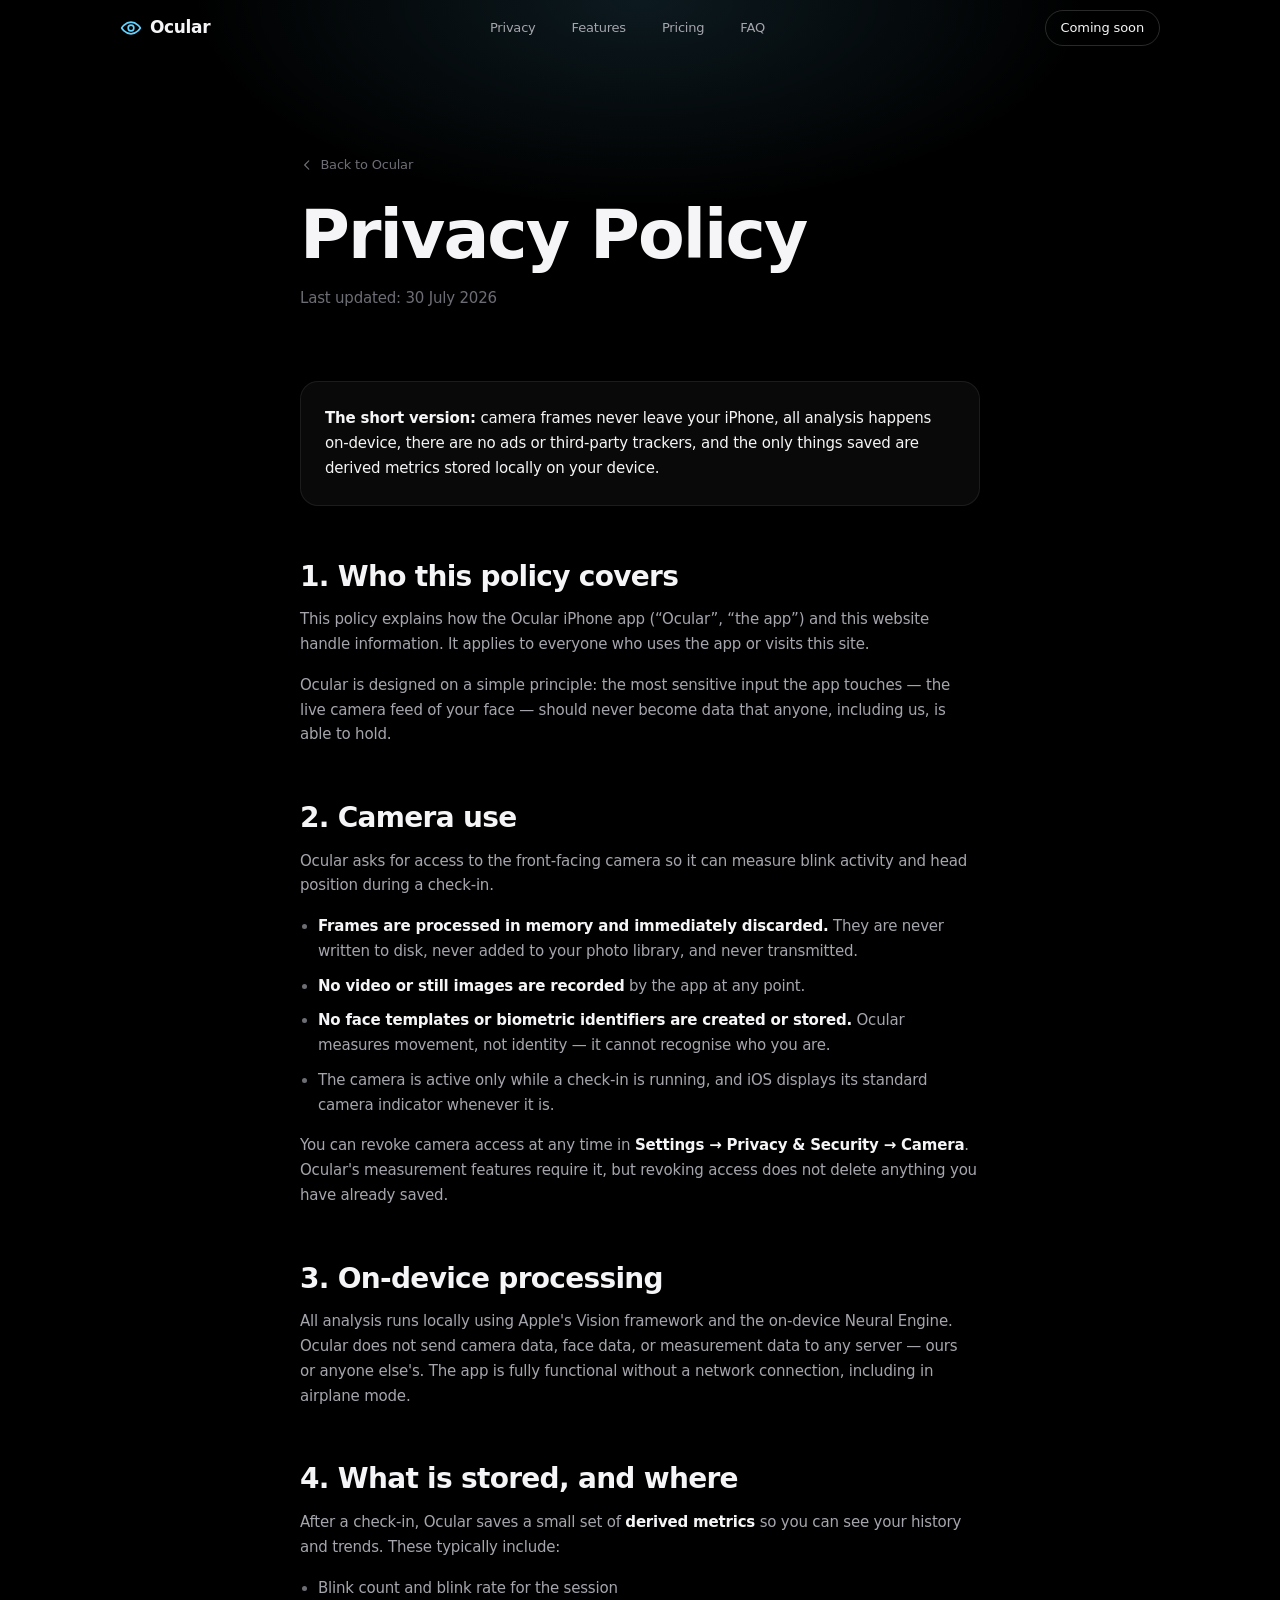
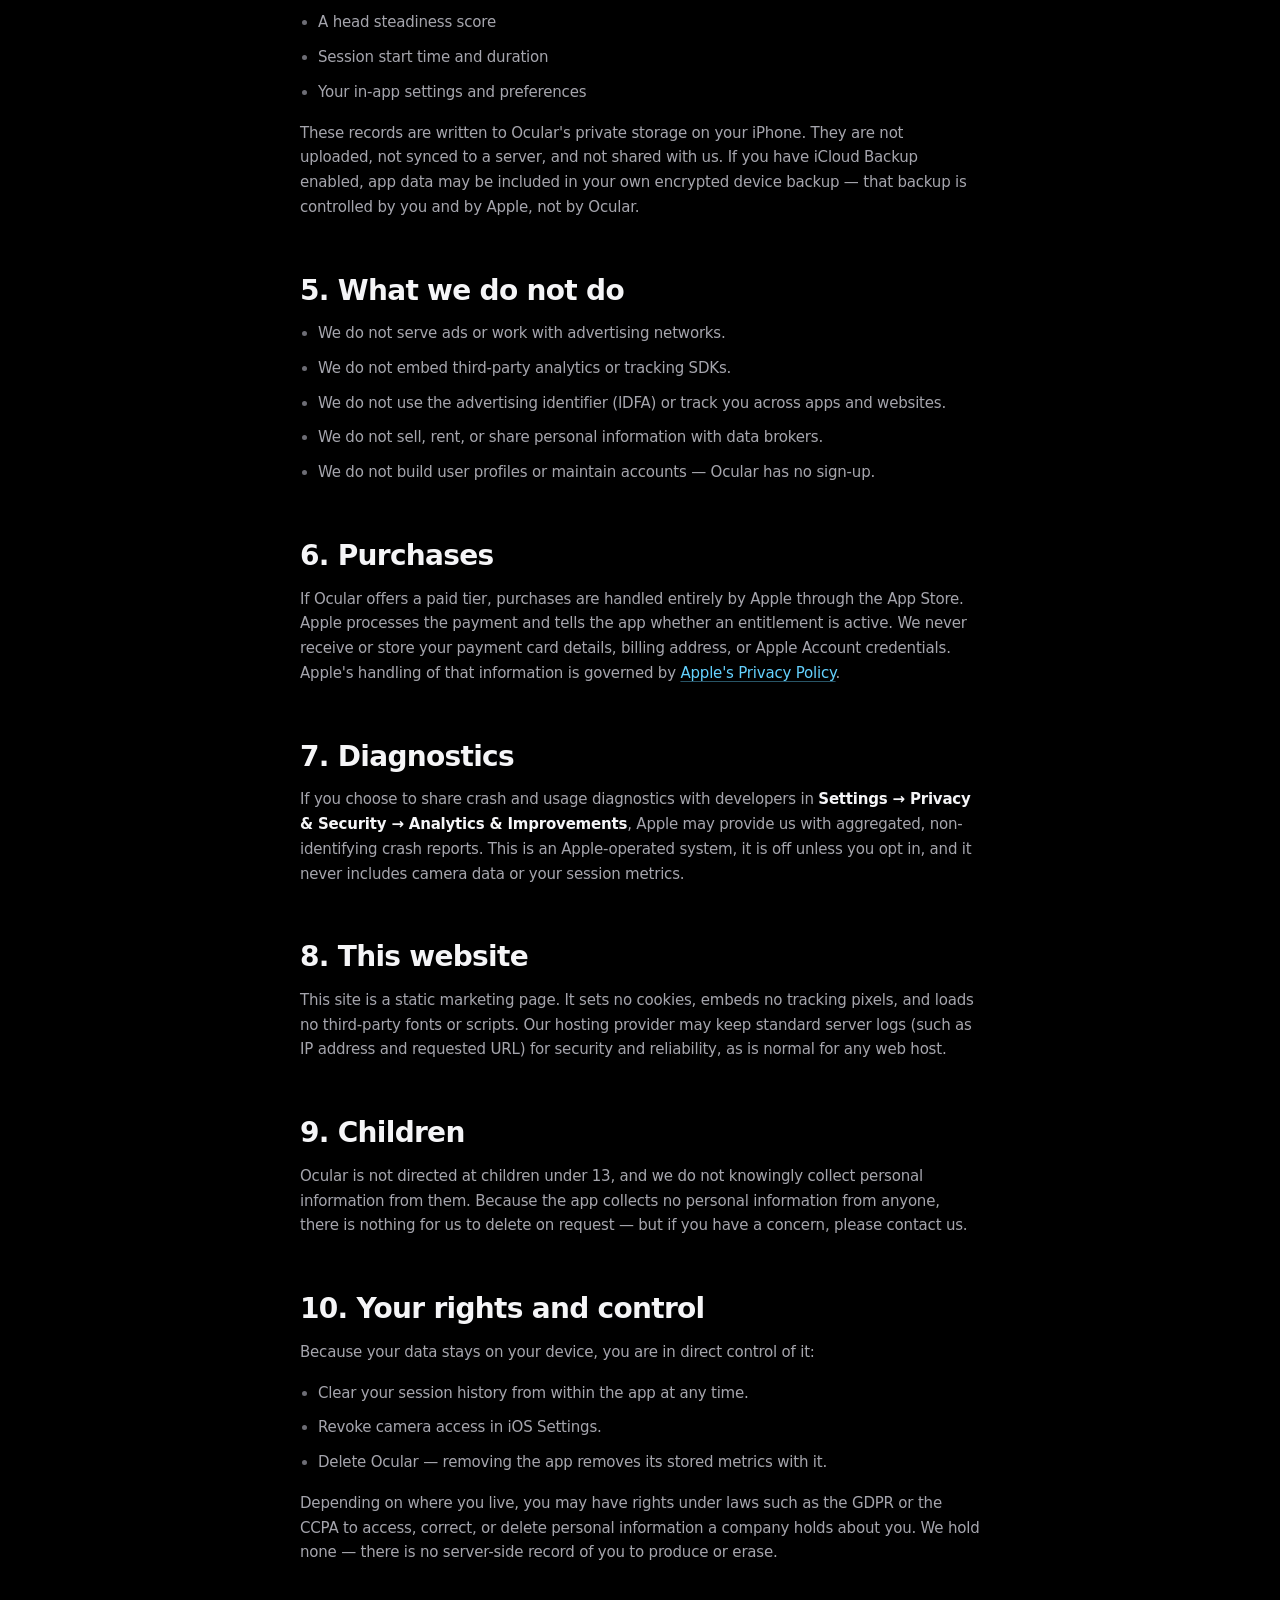
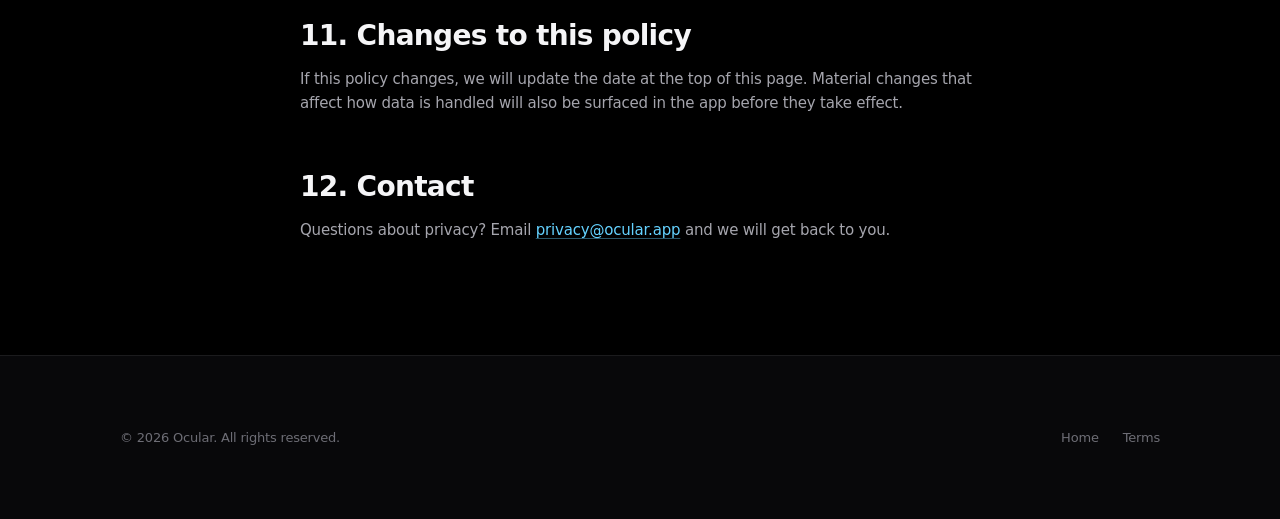
==== privacy.html @ cd2968af "Complete landing page" ====
<!DOCTYPE html>
<html lang="en">
<head>
<meta charset="utf-8">
<meta name="viewport" content="width=device-width, initial-scale=1, viewport-fit=cover">
<title>Privacy Policy — Ocular</title>
<meta name="description" content="How Ocular handles your data: camera frames never leave your iPhone, all processing is on-device, and only derived metrics are stored locally.">
<meta name="theme-color" content="#000000">
<meta name="color-scheme" content="dark">
<meta name="robots" content="index, follow">
<link rel="canonical" href="https://ocular.app/privacy.html">
<link rel="icon" href="data:image/svg+xml,%3Csvg xmlns='http://www.w3.org/2000/svg' viewBox='0 0 24 24' fill='none' stroke='%2364d2ff' stroke-width='2' stroke-linecap='round' stroke-linejoin='round'%3E%3Cpath d='M1.8 12S5.4 5.6 12 5.6 22.2 12 22.2 12 18.6 18.4 12 18.4 1.8 12 1.8 12Z'/%3E%3Ccircle cx='12' cy='12' r='3.1'/%3E%3C/svg%3E">
<link rel="apple-touch-icon" href="favicon.png">

<meta property="og:type" content="article">
<meta property="og:site_name" content="Ocular">
<meta property="og:url" content="https://ocular.app/privacy.html">
<meta property="og:title" content="Privacy Policy — Ocular">
<meta property="og:description" content="Camera frames never leave your iPhone. All processing is on-device. Only derived metrics are stored locally.">
<meta name="twitter:card" content="summary">

<link rel="stylesheet" href="styles.css">
<script>document.documentElement.className = "js";</script>
</head>

<body>
<a class="skip-link" href="#main">Skip to content</a>

<header class="nav" id="nav">
  <div class="container">
    <div class="nav__inner">
      <a class="brand" href="index.html" aria-label="Ocular — home">
        <svg class="brand__mark" viewBox="0 0 24 24" fill="none" stroke="currentColor" stroke-width="1.8" stroke-linecap="round" stroke-linejoin="round" aria-hidden="true">
          <path d="M1.8 12S5.4 5.6 12 5.6 22.2 12 22.2 12 18.6 18.4 12 18.4 1.8 12 1.8 12Z"/>
          <circle cx="12" cy="12" r="3.1"/>
        </svg>
        Ocular
      </a>

      <nav class="nav__links" aria-label="Primary">
        <a class="nav__link" href="index.html#privacy">Privacy</a>
        <a class="nav__link" href="index.html#features">Features</a>
        <a class="nav__link" href="index.html#pricing">Pricing</a>
        <a class="nav__link" href="index.html#faq">FAQ</a>
      </nav>

      <a class="btn btn--small btn--ghost nav__cta" href="index.html#download">Coming soon</a>

      <button class="nav__toggle" id="navToggle" type="button" aria-expanded="false" aria-controls="navSheet" aria-label="Menu">
        <span></span>
        <span></span>
      </button>
    </div>
  </div>

  <div class="nav__sheet" id="navSheet">
    <div class="nav__sheet-inner">
      <div class="container">
        <ul>
          <li><a href="index.html#privacy">Privacy</a></li>
          <li><a href="index.html#features">Features</a></li>
          <li><a href="index.html#pricing">Pricing</a></li>
          <li><a href="index.html#faq">FAQ</a></li>
        </ul>
      </div>
    </div>
  </div>
</header>

<main id="main">
  <section class="legal-hero">
    <div class="container container--narrow">
      <a class="back-link" href="index.html">
        <svg viewBox="0 0 24 24" fill="none" stroke="currentColor" stroke-width="2" stroke-linecap="round" stroke-linejoin="round" aria-hidden="true"><path d="M15 5 8 12l7 7"/></svg>
        Back to Ocular
      </a>
      <h1>Privacy Policy</h1>
      <p>Last updated: 30 July 2026</p>
    </div>
  </section>

  <div class="prose">
    <div class="container container--narrow">

      <div class="callout">
        <p><strong>The short version:</strong> camera frames never leave your iPhone, all analysis happens on-device, there are no ads or third-party trackers, and the only things saved are derived metrics stored locally on your device.</p>
      </div>

      <section>
        <h2>1. Who this policy covers</h2>
        <p>This policy explains how the Ocular iPhone app (“Ocular”, “the app”) and this website handle information. It applies to everyone who uses the app or visits this site.</p>
        <p>Ocular is designed on a simple principle: the most sensitive input the app touches — the live camera feed of your face — should never become data that anyone, including us, is able to hold.</p>
      </section>

      <section>
        <h2>2. Camera use</h2>
        <p>Ocular asks for access to the front-facing camera so it can measure blink activity and head position during a check-in.</p>
        <ul>
          <li><strong>Frames are processed in memory and immediately discarded.</strong> They are never written to disk, never added to your photo library, and never transmitted.</li>
          <li><strong>No video or still images are recorded</strong> by the app at any point.</li>
          <li><strong>No face templates or biometric identifiers are created or stored.</strong> Ocular measures movement, not identity — it cannot recognise who you are.</li>
          <li>The camera is active only while a check-in is running, and iOS displays its standard camera indicator whenever it is.</li>
        </ul>
        <p>You can revoke camera access at any time in <strong>Settings → Privacy &amp; Security → Camera</strong>. Ocular's measurement features require it, but revoking access does not delete anything you have already saved.</p>
      </section>

      <section>
        <h2>3. On-device processing</h2>
        <p>All analysis runs locally using Apple's Vision framework and the on-device Neural Engine. Ocular does not send camera data, face data, or measurement data to any server — ours or anyone else's. The app is fully functional without a network connection, including in airplane mode.</p>
      </section>

      <section>
        <h2>4. What is stored, and where</h2>
        <p>After a check-in, Ocular saves a small set of <strong>derived metrics</strong> so you can see your history and trends. These typically include:</p>
        <ul>
          <li>Blink count and blink rate for the session</li>
          <li>A head steadiness score</li>
          <li>Session start time and duration</li>
          <li>Your in-app settings and preferences</li>
        </ul>
        <p>These records are written to Ocular's private storage on your iPhone. They are not uploaded, not synced to a server, and not shared with us. If you have iCloud Backup enabled, app data may be included in your own encrypted device backup — that backup is controlled by you and by Apple, not by Ocular.</p>
      </section>

      <section>
        <h2>5. What we do not do</h2>
        <ul>
          <li>We do not serve ads or work with advertising networks.</li>
          <li>We do not embed third-party analytics or tracking SDKs.</li>
          <li>We do not use the advertising identifier (IDFA) or track you across apps and websites.</li>
          <li>We do not sell, rent, or share personal information with data brokers.</li>
          <li>We do not build user profiles or maintain accounts — Ocular has no sign-up.</li>
        </ul>
      </section>

      <section>
        <h2>6. Purchases</h2>
        <p>If Ocular offers a paid tier, purchases are handled entirely by Apple through the App Store. Apple processes the payment and tells the app whether an entitlement is active. We never receive or store your payment card details, billing address, or Apple Account credentials. Apple's handling of that information is governed by <a href="https://www.apple.com/legal/privacy/" rel="noopener noreferrer" target="_blank">Apple's Privacy Policy</a>.</p>
      </section>

      <section>
        <h2>7. Diagnostics</h2>
        <p>If you choose to share crash and usage diagnostics with developers in <strong>Settings → Privacy &amp; Security → Analytics &amp; Improvements</strong>, Apple may provide us with aggregated, non-identifying crash reports. This is an Apple-operated system, it is off unless you opt in, and it never includes camera data or your session metrics.</p>
      </section>

      <section>
        <h2>8. This website</h2>
        <p>This site is a static marketing page. It sets no cookies, embeds no tracking pixels, and loads no third-party fonts or scripts. Our hosting provider may keep standard server logs (such as IP address and requested URL) for security and reliability, as is normal for any web host.</p>
      </section>

      <section>
        <h2>9. Children</h2>
        <p>Ocular is not directed at children under 13, and we do not knowingly collect personal information from them. Because the app collects no personal information from anyone, there is nothing for us to delete on request — but if you have a concern, please contact us.</p>
      </section>

      <section>
        <h2>10. Your rights and control</h2>
        <p>Because your data stays on your device, you are in direct control of it:</p>
        <ul>
          <li>Clear your session history from within the app at any time.</li>
          <li>Revoke camera access in iOS Settings.</li>
          <li>Delete Ocular — removing the app removes its stored metrics with it.</li>
        </ul>
        <p>Depending on where you live, you may have rights under laws such as the GDPR or the CCPA to access, correct, or delete personal information a company holds about you. We hold none — there is no server-side record of you to produce or erase.</p>
      </section>

      <section>
        <h2>11. Changes to this policy</h2>
        <p>If this policy changes, we will update the date at the top of this page. Material changes that affect how data is handled will also be surfaced in the app before they take effect.</p>
      </section>

      <section>
        <h2>12. Contact</h2>
        <p>Questions about privacy? Email <a href="mailto:privacy@ocular.app">privacy@ocular.app</a> and we will get back to you.</p>
      </section>

    </div>
  </div>
</main>

<footer class="footer">
  <div class="container">
    <div class="footer__bottom" style="border-top:0; padding-top:0">
      <p>&copy; <span id="year">2026</span> Ocular. All rights reserved.</p>
      <p class="footer__legal">
        <a href="index.html">Home</a>
        <a href="terms.html">Terms</a>
      </p>
    </div>
  </div>
</footer>

<script>
(function () {
  "use strict";

  var year = document.getElementById("year");
  if (year) year.textContent = new Date().getFullYear();

  var nav = document.getElementById("nav");
  var toggle = document.getElementById("navToggle");
  var sheet = document.getElementById("navSheet");
  var ticking = false;

  function onScroll() {
    if (ticking) return;
    ticking = true;
    requestAnimationFrame(function () {
      nav.classList.toggle("is-scrolled", window.scrollY > 8);
      ticking = false;
    });
  }

  window.addEventListener("scroll", onScroll, { passive: true });
  onScroll();

  function closeMenu() {
    nav.classList.remove("is-open");
    toggle.setAttribute("aria-expanded", "false");
  }

  toggle.addEventListener("click", function () {
    var open = nav.classList.toggle("is-open");
    toggle.setAttribute("aria-expanded", String(open));
  });

  sheet.addEventListener("click", function (e) {
    if (e.target.closest("a")) closeMenu();
  });

  document.addEventListener("keydown", function (e) {
    if (e.key === "Escape" && nav.classList.contains("is-open")) {
      closeMenu();
      toggle.focus();
    }
  });
})();
</script>
</body>
</html>
---- styles.css ----
/* ==========================================================================
   Ocular — Design System
   Dark-mode only. No frameworks. No build step.
   ========================================================================== */

/* --------------------------------------------------------------------------
   1. Tokens
   -------------------------------------------------------------------------- */

:root {
  /* Palette */
  --bg: #000000;
  --bg-elev: #08080a;
  --bg-elev-2: #0e0e11;

  --surface: rgba(255, 255, 255, 0.035);
  --surface-hover: rgba(255, 255, 255, 0.06);
  --hairline: rgba(255, 255, 255, 0.08);
  --hairline-strong: rgba(255, 255, 255, 0.16);

  --text: #f5f5f7;
  --text-secondary: #a5a5ad;
  --text-tertiary: #6d6d75;

  --accent: #64d2ff;
  --accent-deep: #0a84ff;
  --violet: #8f7cff;
  --mint: #34d399;

  --gradient-brand: linear-gradient(135deg, var(--accent) 0%, var(--violet) 100%);

  /* Type */
  --font-sans: -apple-system, BlinkMacSystemFont, "SF Pro Display", "SF Pro Text",
    "Helvetica Neue", "Segoe UI", Roboto, Inter, system-ui, sans-serif;

  --fs-display: clamp(3.5rem, 15vw, 8.5rem);
  --fs-h1: clamp(2.25rem, 7vw, 4.25rem);
  --fs-h2: clamp(1.875rem, 5.2vw, 3.25rem);
  --fs-h3: clamp(1.25rem, 2.6vw, 1.625rem);
  --fs-lead: clamp(1.0625rem, 2.4vw, 1.5rem);
  --fs-body: clamp(1rem, 1.6vw, 1.125rem);
  --fs-small: 0.9375rem;
  --fs-micro: 0.8125rem;

  /* Space */
  --space-2: 0.5rem;
  --space-3: 0.75rem;
  --space-4: 1rem;
  --space-6: 1.5rem;
  --space-8: 2rem;
  --space-12: 3rem;
  --section-y: clamp(5rem, 11vw, 9rem);

  /* Shape */
  --radius-sm: 12px;
  --radius-md: 18px;
  --radius-lg: 26px;
  --radius-pill: 999px;

  /* Motion */
  --ease-out: cubic-bezier(0.16, 1, 0.3, 1);
  --ease-in-out: cubic-bezier(0.65, 0, 0.35, 1);
  --dur-fast: 200ms;
  --dur: 380ms;
  --dur-slow: 900ms;

  /* Layout */
  --container: 1120px;
  --container-narrow: 760px;
  --nav-h: 56px;

  color-scheme: dark;
}

/* --------------------------------------------------------------------------
   2. Reset & base
   -------------------------------------------------------------------------- */

*,
*::before,
*::after {
  box-sizing: border-box;
}

* {
  margin: 0;
}

html {
  -webkit-text-size-adjust: 100%;
  scroll-behavior: smooth;
  scroll-padding-top: calc(var(--nav-h) + 1.5rem);
}

body {
  background-color: var(--bg);
  color: var(--text);
  font-family: var(--font-sans);
  font-size: var(--fs-body);
  line-height: 1.5;
  letter-spacing: -0.011em;
  -webkit-font-smoothing: antialiased;
  -moz-osx-font-smoothing: grayscale;
  overflow-x: hidden;
  min-height: 100vh;
}

img,
svg,
video {
  display: block;
  max-width: 100%;
}

a {
  color: inherit;
  text-decoration: none;
}

button {
  font: inherit;
  color: inherit;
}

ul,
ol {
  list-style: none;
  padding: 0;
}

:focus-visible {
  outline: 2px solid var(--accent);
  outline-offset: 3px;
  border-radius: 4px;
}

::selection {
  background: rgba(100, 210, 255, 0.28);
  color: #fff;
}

.skip-link {
  position: absolute;
  top: 0;
  left: 50%;
  transform: translate(-50%, -140%);
  z-index: 200;
  padding: 0.75rem 1.25rem;
  background: var(--bg-elev-2);
  border: 1px solid var(--hairline-strong);
  border-radius: 0 0 var(--radius-sm) var(--radius-sm);
  font-size: var(--fs-small);
  transition: transform var(--dur) var(--ease-out);
}

.skip-link:focus-visible {
  transform: translate(-50%, 0);
}

/* --------------------------------------------------------------------------
   3. Typography
   -------------------------------------------------------------------------- */

h1,
h2,
h3,
h4 {
  font-weight: 600;
  line-height: 1.06;
  letter-spacing: -0.028em;
  text-wrap: balance;
}

h1 {
  font-size: var(--fs-h1);
}

h2 {
  font-size: var(--fs-h2);
}

h3 {
  font-size: var(--fs-h3);
  line-height: 1.2;
  letter-spacing: -0.02em;
}

p {
  text-wrap: pretty;
}

.eyebrow {
  display: block;
  font-size: var(--fs-micro);
  font-weight: 600;
  letter-spacing: 0.14em;
  text-transform: uppercase;
  color: var(--accent);
  margin-bottom: var(--space-4);
}

.lead {
  font-size: var(--fs-lead);
  line-height: 1.35;
  letter-spacing: -0.018em;
  color: var(--text-secondary);
  font-weight: 400;
}

/* --------------------------------------------------------------------------
   4. Layout
   -------------------------------------------------------------------------- */

.container {
  width: 100%;
  max-width: var(--container);
  margin-inline: auto;
  padding-inline: clamp(1.25rem, 5vw, 2.5rem);
}

.container--narrow {
  max-width: var(--container-narrow);
}

.section {
  padding-block: var(--section-y);
  position: relative;
}

/* `ch` is resolved against the block's own font-size, so headings get a
   rem-based bound and only the body copy is measured in characters. */
.section__head {
  max-width: 46rem;
  margin-bottom: clamp(2.5rem, 6vw, 4.5rem);
}

.section__head--center {
  margin-inline: auto;
  text-align: center;
}

.section__head p {
  margin-top: var(--space-6);
  max-width: 52ch;
}

.section__head--center p {
  margin-inline: auto;
}

/* --------------------------------------------------------------------------
   5. Navigation
   -------------------------------------------------------------------------- */

.nav {
  position: fixed;
  inset: 0 0 auto 0;
  z-index: 100;
  transition: background-color var(--dur) var(--ease-out),
    border-color var(--dur) var(--ease-out);
  border-bottom: 1px solid transparent;
}

.nav.is-scrolled,
.nav.is-open {
  background: rgba(8, 8, 10, 0.72);
  border-bottom-color: var(--hairline);
  -webkit-backdrop-filter: saturate(180%) blur(20px);
  backdrop-filter: saturate(180%) blur(20px);
}

.nav__inner {
  display: flex;
  align-items: center;
  justify-content: space-between;
  height: var(--nav-h);
  gap: var(--space-6);
}

.brand {
  display: inline-flex;
  align-items: center;
  gap: 0.5rem;
  font-size: 1.0625rem;
  font-weight: 600;
  letter-spacing: -0.02em;
  transition: opacity var(--dur-fast) var(--ease-out);
}

.brand:hover {
  opacity: 0.72;
}

.brand__mark {
  width: 22px;
  height: 22px;
  color: var(--accent);
  flex: none;
}

.nav__links {
  display: none;
  align-items: center;
  gap: clamp(1.25rem, 3vw, 2.25rem);
}

.nav__link {
  font-size: var(--fs-micro);
  color: var(--text-secondary);
  transition: color var(--dur-fast) var(--ease-out);
}

.nav__link:hover {
  color: var(--text);
}

/* Scoped so it outranks `.btn { display: inline-flex }` further down. */
.nav__inner .nav__cta {
  display: none;
}

/* Mobile menu */
.nav__toggle {
  display: inline-flex;
  flex-direction: column;
  justify-content: center;
  gap: 5px;
  width: 40px;
  height: 40px;
  margin-right: -9px;
  padding: 0 9px;
  background: none;
  border: 0;
  cursor: pointer;
}

.nav__toggle span {
  display: block;
  height: 1.5px;
  width: 100%;
  background: var(--text);
  border-radius: 2px;
  transition: transform var(--dur) var(--ease-out);
}

.nav.is-open .nav__toggle span:first-child {
  transform: translateY(3.25px) rotate(45deg);
}

.nav.is-open .nav__toggle span:last-child {
  transform: translateY(-3.25px) rotate(-45deg);
}

.nav__sheet {
  position: absolute;
  inset: var(--nav-h) 0 auto 0;
  background: rgba(8, 8, 10, 0.9);
  -webkit-backdrop-filter: saturate(180%) blur(20px);
  backdrop-filter: saturate(180%) blur(20px);
  border-bottom: 1px solid var(--hairline);
  display: grid;
  grid-template-rows: 0fr;
  opacity: 0;
  visibility: hidden;
  transition: grid-template-rows var(--dur) var(--ease-out),
    opacity var(--dur-fast) var(--ease-out), visibility var(--dur);
}

.nav.is-open .nav__sheet {
  grid-template-rows: 1fr;
  opacity: 1;
  visibility: visible;
}

.nav__sheet-inner {
  min-height: 0;
  overflow: hidden;
}

.nav__sheet ul {
  display: flex;
  flex-direction: column;
  padding: var(--space-2) 0 var(--space-6);
}

.nav__sheet a {
  display: block;
  padding: 0.9rem 0;
  font-size: 1.125rem;
  letter-spacing: -0.02em;
  border-bottom: 1px solid var(--hairline);
  color: var(--text-secondary);
  transition: color var(--dur-fast) var(--ease-out);
}

.nav__sheet a:hover {
  color: var(--text);
}

@media (min-width: 800px) {
  .nav__links,
  .nav__inner .nav__cta {
    display: inline-flex;
  }

  .nav__toggle,
  .nav__sheet {
    display: none;
  }
}

/* --------------------------------------------------------------------------
   6. Buttons
   -------------------------------------------------------------------------- */

.btn {
  --btn-bg: var(--text);
  --btn-fg: #000;
  display: inline-flex;
  align-items: center;
  justify-content: center;
  gap: 0.5rem;
  padding: 0.75rem 1.5rem;
  background: var(--btn-bg);
  color: var(--btn-fg);
  border: 1px solid transparent;
  border-radius: var(--radius-pill);
  font-size: var(--fs-small);
  font-weight: 500;
  letter-spacing: -0.01em;
  cursor: pointer;
  white-space: nowrap;
  transition: transform var(--dur-fast) var(--ease-out),
    background-color var(--dur-fast) var(--ease-out), opacity var(--dur-fast) var(--ease-out);
}

.btn:hover {
  transform: translateY(-1px);
  opacity: 0.88;
}

.btn:active {
  transform: translateY(0) scale(0.985);
}

.btn--small {
  padding: 0.4375rem 0.9375rem;
  font-size: var(--fs-micro);
}

.btn--ghost {
  --btn-bg: transparent;
  --btn-fg: var(--text);
  border-color: var(--hairline-strong);
}

.btn--ghost:hover {
  background: var(--surface-hover);
  opacity: 1;
}

.btn--muted {
  --btn-bg: var(--surface);
  --btn-fg: var(--text-secondary);
  border-color: var(--hairline);
  cursor: default;
}

.btn--muted:hover {
  transform: none;
  opacity: 1;
}

/* App Store button */
.appstore {
  display: inline-flex;
  align-items: center;
  gap: 0.75rem;
  padding: 0.8125rem 1.5rem 0.875rem;
  border-radius: var(--radius-md);
  border: 1px solid var(--hairline-strong);
  background: var(--surface);
  -webkit-backdrop-filter: blur(20px);
  backdrop-filter: blur(20px);
  color: var(--text);
  cursor: default;
  transition: background-color var(--dur) var(--ease-out),
    border-color var(--dur) var(--ease-out);
}

.appstore:hover:not(:disabled) {
  background: var(--surface-hover);
  border-color: rgba(255, 255, 255, 0.26);
}

.appstore:disabled {
  opacity: 0.9;
}

.appstore svg {
  width: 26px;
  height: 26px;
  flex: none;
}

.appstore__text {
  display: grid;
  text-align: left;
  line-height: 1.15;
}

.appstore__text small {
  font-size: 0.625rem;
  letter-spacing: 0.06em;
  text-transform: uppercase;
  color: var(--text-tertiary);
}

.appstore__text strong {
  font-size: 1.0625rem;
  font-weight: 600;
  letter-spacing: -0.02em;
}

.cta-note {
  margin-top: var(--space-4);
  font-size: var(--fs-micro);
  color: var(--text-tertiary);
}

/* --------------------------------------------------------------------------
   7. Badge
   -------------------------------------------------------------------------- */

.badge {
  display: inline-flex;
  align-items: center;
  gap: 0.5rem;
  padding: 0.375rem 0.875rem 0.4375rem;
  border-radius: var(--radius-pill);
  border: 1px solid var(--hairline);
  background: var(--surface);
  -webkit-backdrop-filter: blur(16px);
  backdrop-filter: blur(16px);
  font-size: var(--fs-micro);
  color: var(--text-secondary);
}

.badge__dot {
  width: 6px;
  height: 6px;
  border-radius: 50%;
  background: var(--mint);
  box-shadow: 0 0 0 3px rgba(52, 211, 153, 0.18);
  flex: none;
}

/* --------------------------------------------------------------------------
   8. Hero
   -------------------------------------------------------------------------- */

.hero {
  position: relative;
  padding-top: calc(var(--nav-h) + clamp(4rem, 14vh, 8rem));
  padding-bottom: clamp(3rem, 8vw, 6rem);
  text-align: center;
  overflow: hidden;
  isolation: isolate;
}

.hero__glow {
  position: absolute;
  inset: -20% -30% auto;
  height: 90vh;
  z-index: -1;
  pointer-events: none;
  background: radial-gradient(42% 42% at 50% 22%, rgba(100, 210, 255, 0.2), transparent 70%),
    radial-gradient(36% 36% at 22% 40%, rgba(143, 124, 255, 0.16), transparent 70%),
    radial-gradient(30% 30% at 78% 34%, rgba(10, 132, 255, 0.14), transparent 70%);
  filter: blur(20px);
  animation: drift 22s var(--ease-in-out) infinite alternate;
}

@keyframes drift {
  from {
    transform: translate3d(-2%, 0, 0) scale(1);
  }
  to {
    transform: translate3d(2%, 3%, 0) scale(1.08);
  }
}

.hero__title {
  font-size: var(--fs-display);
  font-weight: 600;
  letter-spacing: -0.045em;
  line-height: 0.95;
  margin-top: var(--space-6);
}

.hero__subtitle {
  margin-top: clamp(0.75rem, 2vw, 1.25rem);
  font-size: var(--fs-h2);
  font-weight: 600;
  letter-spacing: -0.03em;
  line-height: 1.08;
  text-wrap: balance;
  max-width: 58rem;
  margin-inline: auto;
  background: linear-gradient(180deg, #ffffff 38%, #b6b6c1 108%);
  -webkit-background-clip: text;
  background-clip: text;
  color: transparent;
}

.hero__copy {
  margin-top: var(--space-6);
  max-width: 48ch;
  margin-inline: auto;
}

.hero__actions {
  margin-top: clamp(2rem, 5vw, 2.75rem);
  display: flex;
  flex-direction: column;
  align-items: center;
}

.hero__device {
  margin-top: clamp(3.5rem, 10vw, 6rem);
  display: flex;
  justify-content: center;
}

.scroll-cue {
  display: none;
  margin-top: var(--space-12);
  font-size: var(--fs-micro);
  color: var(--text-tertiary);
  letter-spacing: 0.08em;
  text-transform: uppercase;
}

.scroll-cue span {
  display: block;
  width: 1px;
  height: 42px;
  margin: 0.75rem auto 0;
  background: linear-gradient(180deg, var(--hairline-strong), transparent);
}

@media (min-width: 800px) {
  .scroll-cue {
    display: block;
  }
}

/* --------------------------------------------------------------------------
   9. iPhone mockup (pure CSS/SVG placeholder)
   -------------------------------------------------------------------------- */

.phone {
  --phone-w: clamp(268px, 74vw, 348px);
  width: var(--phone-w);
  aspect-ratio: 9 / 19.5;
  border-radius: calc(var(--phone-w) * 0.155);
  padding: 3px;
  background: linear-gradient(
    155deg,
    #5c5c66 0%,
    #26262c 18%,
    #86868f 42%,
    #1c1c21 62%,
    #6e6e78 82%,
    #232329 100%
  );
  box-shadow: 0 2px 2px rgba(255, 255, 255, 0.14) inset,
    0 40px 80px -30px rgba(0, 0, 0, 0.9), 0 0 110px -30px rgba(100, 210, 255, 0.35);
  position: relative;
  transform: translate3d(0, var(--float, 0px), 0);
  will-change: transform;
}

.phone::after {
  /* screen reflection */
  content: "";
  position: absolute;
  inset: 3px;
  border-radius: inherit;
  background: linear-gradient(200deg, rgba(255, 255, 255, 0.07) 0%, transparent 34%);
  pointer-events: none;
  z-index: 3;
}

.phone__screen {
  position: relative;
  height: 100%;
  border-radius: calc(var(--phone-w) * 0.145);
  overflow: hidden;
  background: radial-gradient(120% 65% at 50% 0%, #14203a 0%, #060a14 55%, #030407 100%);
  display: flex;
  flex-direction: column;
  padding: 3.6% 5.2% 4%;
  font-size: calc(var(--phone-w) / 26);
}

.phone__island {
  position: absolute;
  top: 2.4%;
  left: 50%;
  transform: translateX(-50%);
  width: 30%;
  height: 3.1%;
  min-height: 18px;
  background: #000;
  border-radius: var(--radius-pill);
  z-index: 2;
}

.phone__status {
  display: flex;
  align-items: center;
  justify-content: space-between;
  font-size: 0.62em;
  font-weight: 600;
  color: #fff;
  padding: 0 0.4em 0 0.6em;
  height: 2.2em;
  flex: none;
}

.phone__status-icons {
  display: flex;
  align-items: center;
  gap: 0.32em;
}

.phone__bars {
  display: flex;
  align-items: flex-end;
  gap: 0.13em;
  height: 0.72em;
}

.phone__bars i {
  width: 0.17em;
  background: #fff;
  border-radius: 0.5px;
}

.phone__bars i:nth-child(1) {
  height: 34%;
}
.phone__bars i:nth-child(2) {
  height: 56%;
}
.phone__bars i:nth-child(3) {
  height: 78%;
}
.phone__bars i:nth-child(4) {
  height: 100%;
}

.phone__battery {
  width: 1.35em;
  height: 0.7em;
  border: 1px solid rgba(255, 255, 255, 0.55);
  border-radius: 0.22em;
  padding: 1px;
}

.phone__battery i {
  display: block;
  height: 100%;
  width: 76%;
  background: #fff;
  border-radius: 0.08em;
}

.phone__app {
  flex: 1;
  display: flex;
  flex-direction: column;
  gap: 0.7em;
  padding-top: 1.6em;
  min-height: 0;
}

.phone__greeting {
  display: flex;
  align-items: baseline;
  justify-content: space-between;
  flex: none;
}

.phone__greeting h3 {
  font-size: 1.5em;
  font-weight: 700;
  letter-spacing: -0.03em;
  color: #fff;
}

.phone__greeting span {
  font-size: 0.7em;
  color: rgba(255, 255, 255, 0.45);
}

.phone__card {
  border-radius: 1.15em;
  border: 1px solid rgba(255, 255, 255, 0.09);
  background: rgba(255, 255, 255, 0.045);
  -webkit-backdrop-filter: blur(10px);
  backdrop-filter: blur(10px);
  flex: none;
}

.phone__ring {
  display: flex;
  flex-direction: column;
  align-items: center;
  gap: 0.55em;
  padding: 1.3em 1.1em 1.2em;
}

.phone__ring svg {
  width: 52%;
  aspect-ratio: 1;
  transform: rotate(-90deg);
}

.phone__ring-track {
  fill: none;
  stroke: rgba(255, 255, 255, 0.1);
  stroke-width: 8;
}

.phone__ring-value {
  fill: none;
  stroke: url(#ocularRing);
  stroke-width: 8;
  stroke-linecap: round;
  stroke-dasharray: 264;
  stroke-dashoffset: 264;
}

.is-visible .phone__ring-value {
  animation: ring-fill 1.8s var(--ease-out) 0.35s forwards;
}

@keyframes ring-fill {
  to {
    stroke-dashoffset: 21; /* 264 circumference → 92% */
  }
}

.phone__ring-label {
  text-align: center;
  line-height: 1.25;
}

.phone__ring-label strong {
  display: block;
  font-size: 1.8em;
  font-weight: 700;
  letter-spacing: -0.04em;
  color: #fff;
}

.phone__ring-label span {
  font-size: 0.68em;
  color: rgba(255, 255, 255, 0.5);
}

.phone__stats {
  display: grid;
  grid-template-columns: 1fr 1fr;
  gap: 0.6em;
  flex: none;
}

.phone__stat {
  border-radius: 1em;
  border: 1px solid rgba(255, 255, 255, 0.08);
  background: rgba(255, 255, 255, 0.04);
  padding: 0.75em 0.8em;
  display: grid;
  gap: 0.15em;
}

.phone__stat b {
  font-size: 1.1em;
  font-weight: 700;
  letter-spacing: -0.03em;
  color: #fff;
}

.phone__stat span {
  font-size: 0.58em;
  color: rgba(255, 255, 255, 0.45);
}

.phone__stat i {
  font-style: normal;
  font-size: 0.56em;
  color: var(--mint);
}

.phone__wave {
  padding: 0.9em 1em 1em;
}

.phone__sessions {
  padding: 0.9em 1em 0.5em;
}

.phone__row {
  display: flex;
  align-items: center;
  justify-content: space-between;
  padding: 0.55em 0;
  border-top: 1px solid rgba(255, 255, 255, 0.07);
  font-size: 0.68em;
  color: rgba(255, 255, 255, 0.72);
}

.phone__row b {
  font-weight: 600;
  color: #fff;
}

.phone__cta {
  margin-top: auto;
  display: block;
  padding: 0.95em;
  border-radius: var(--radius-pill);
  background: var(--gradient-brand);
  color: #04121c;
  font-size: 0.78em;
  font-weight: 600;
  letter-spacing: -0.01em;
  text-align: center;
  flex: none;
  box-shadow: 0 8px 24px -12px rgba(100, 210, 255, 0.9);
}

.phone__wave-head {
  display: flex;
  justify-content: space-between;
  align-items: center;
  font-size: 0.62em;
  color: rgba(255, 255, 255, 0.5);
  margin-bottom: 0.7em;
}

.phone__wave svg {
  width: 100%;
  height: auto;
}

.phone__wave path {
  fill: none;
  stroke: var(--accent);
  stroke-width: 2;
  stroke-linecap: round;
  stroke-linejoin: round;
  stroke-dasharray: 100; /* path uses pathLength="100" */
  stroke-dashoffset: 100;
}

.is-visible .phone__wave path {
  animation: draw 1.6s var(--ease-out) 0.6s forwards;
}

@keyframes draw {
  to {
    stroke-dashoffset: 0;
  }
}

.phone__home {
  width: 34%;
  height: 3.5px;
  border-radius: 3px;
  background: rgba(255, 255, 255, 0.4);
  margin: 0.9em auto 0;
  flex: none;
}

/* --------------------------------------------------------------------------
   10. Privacy
   -------------------------------------------------------------------------- */

.privacy {
  isolation: isolate;
}

/* Extends past the section bounds so the glow has no visible hard edge. */
.privacy::before {
  content: "";
  position: absolute;
  inset: -18% 0 -12%;
  z-index: -1;
  background: radial-gradient(52% 44% at 50% 30%, rgba(52, 211, 153, 0.09), transparent 72%);
  pointer-events: none;
}

.privacy__shield {
  width: 54px;
  height: 54px;
  margin-inline: auto;
  margin-bottom: var(--space-8);
  color: var(--mint);
  filter: drop-shadow(0 0 20px rgba(52, 211, 153, 0.35));
}

.privacy__list {
  display: grid;
  gap: var(--space-3);
  margin-top: clamp(2.5rem, 6vw, 3.5rem);
}

.privacy__item {
  display: flex;
  align-items: flex-start;
  gap: var(--space-4);
  padding: var(--space-6);
  border-radius: var(--radius-md);
  border: 1px solid var(--hairline);
  background: var(--surface);
  -webkit-backdrop-filter: blur(20px);
  backdrop-filter: blur(20px);
  transition: border-color var(--dur) var(--ease-out),
    background-color var(--dur) var(--ease-out);
}

.privacy__item:hover {
  border-color: var(--hairline-strong);
  background: var(--surface-hover);
}

.privacy__check {
  width: 22px;
  height: 22px;
  flex: none;
  margin-top: 1px;
  color: var(--mint);
}

.privacy__item h3 {
  font-size: 1.0625rem;
  font-weight: 600;
  letter-spacing: -0.015em;
}

.privacy__item p {
  margin-top: 0.35rem;
  font-size: var(--fs-small);
  color: var(--text-secondary);
  line-height: 1.45;
}

@media (min-width: 720px) {
  .privacy__list {
    grid-template-columns: repeat(2, 1fr);
    gap: var(--space-4);
  }

  .privacy__item:first-child {
    grid-column: 1 / -1;
  }
}

/* --------------------------------------------------------------------------
   11. Feature cards
   -------------------------------------------------------------------------- */

.features__grid {
  display: grid;
  gap: var(--space-4);
}

@media (min-width: 720px) {
  .features__grid {
    grid-template-columns: repeat(3, 1fr);
    gap: var(--space-6);
  }
}

.card {
  position: relative;
  display: flex;
  flex-direction: column;
  gap: var(--space-4);
  padding: clamp(1.75rem, 4vw, 2.25rem);
  border-radius: var(--radius-lg);
  border: 1px solid var(--hairline);
  background: linear-gradient(180deg, rgba(255, 255, 255, 0.045), rgba(255, 255, 255, 0.015));
  overflow: hidden;
  isolation: isolate;
  transition: transform var(--dur) var(--ease-out), border-color var(--dur) var(--ease-out);
}

.card::before {
  /* cursor spotlight */
  content: "";
  position: absolute;
  inset: 0;
  z-index: -1;
  opacity: 0;
  background: radial-gradient(
    260px circle at var(--mx, 50%) var(--my, 0%),
    rgba(100, 210, 255, 0.14),
    transparent 65%
  );
  transition: opacity var(--dur) var(--ease-out);
}

.card:hover {
  transform: translateY(-4px);
  border-color: var(--hairline-strong);
}

.card:hover::before {
  opacity: 1;
}

.card__icon {
  width: 46px;
  height: 46px;
  display: grid;
  place-items: center;
  border-radius: 14px;
  border: 1px solid var(--hairline);
  background: rgba(255, 255, 255, 0.05);
  color: var(--accent);
}

.card__icon svg {
  width: 24px;
  height: 24px;
}

.card p {
  font-size: var(--fs-small);
  line-height: 1.55;
  color: var(--text-secondary);
}

.card__meta {
  margin-top: auto;
  padding-top: var(--space-4);
  font-size: var(--fs-micro);
  color: var(--text-tertiary);
  border-top: 1px solid var(--hairline);
}

/* --------------------------------------------------------------------------
   12. Pricing
   -------------------------------------------------------------------------- */

.pricing__grid {
  display: grid;
  gap: var(--space-4);
  align-items: stretch;
}

@media (min-width: 800px) {
  .pricing__grid {
    grid-template-columns: repeat(2, 1fr);
    gap: var(--space-6);
  }
}

.plan {
  position: relative;
  padding: clamp(1.75rem, 4vw, 2.5rem);
  border-radius: var(--radius-lg);
  border: 1px solid var(--hairline);
  background: var(--surface);
  display: flex;
  flex-direction: column;
  gap: var(--space-6);
}

.plan--pro {
  background: linear-gradient(var(--bg-elev), var(--bg-elev)) padding-box,
    linear-gradient(150deg, rgba(100, 210, 255, 0.7), rgba(143, 124, 255, 0.45) 55%, rgba(255, 255, 255, 0.08))
      border-box;
  border-color: transparent;
  box-shadow: 0 30px 70px -40px rgba(100, 210, 255, 0.5);
}

.plan__head {
  display: flex;
  align-items: center;
  justify-content: space-between;
  gap: var(--space-4);
}

.plan__name {
  font-size: 1.375rem;
  font-weight: 600;
  letter-spacing: -0.02em;
}

.plan__tag {
  font-size: 0.6875rem;
  font-weight: 600;
  letter-spacing: 0.1em;
  text-transform: uppercase;
  padding: 0.3rem 0.625rem;
  border-radius: var(--radius-pill);
  background: var(--gradient-brand);
  color: #04121c;
}

.plan__price {
  display: flex;
  align-items: baseline;
  gap: 0.4rem;
  font-size: clamp(2.25rem, 6vw, 3rem);
  font-weight: 600;
  letter-spacing: -0.04em;
  line-height: 1;
}

.plan__price span {
  font-size: var(--fs-small);
  font-weight: 400;
  letter-spacing: -0.01em;
  color: var(--text-tertiary);
}

.plan__features {
  display: grid;
  gap: var(--space-3);
}

.plan__features li {
  display: flex;
  align-items: flex-start;
  gap: 0.75rem;
  font-size: var(--fs-small);
  color: var(--text-secondary);
  line-height: 1.45;
}

.plan__features svg {
  width: 18px;
  height: 18px;
  flex: none;
  margin-top: 2px;
  color: var(--text-tertiary);
}

.plan--pro .plan__features svg {
  color: var(--accent);
}

.soon {
  display: inline-block;
  font-size: 0.6875rem;
  color: var(--text-tertiary);
  border: 1px solid var(--hairline);
  border-radius: var(--radius-pill);
  padding: 0.05rem 0.5rem;
  margin-left: 0.375rem;
  white-space: nowrap;
  vertical-align: 1px;
}

.plan .btn {
  width: 100%;
  margin-top: auto;
}

.pricing__note {
  margin-top: var(--space-8);
  text-align: center;
  font-size: var(--fs-micro);
  color: var(--text-tertiary);
}

/* --------------------------------------------------------------------------
   13. FAQ
   -------------------------------------------------------------------------- */

.faq__list {
  border-top: 1px solid var(--hairline);
}

.faq__item {
  border-bottom: 1px solid var(--hairline);
}

.faq__q {
  display: flex;
  align-items: center;
  justify-content: space-between;
  gap: var(--space-6);
  padding: clamp(1.25rem, 3vw, 1.75rem) 0;
  font-size: clamp(1.0625rem, 2.2vw, 1.25rem);
  font-weight: 500;
  letter-spacing: -0.02em;
  cursor: pointer;
  list-style: none;
  transition: color var(--dur-fast) var(--ease-out);
}

.faq__q::-webkit-details-marker {
  display: none;
}

.faq__q:hover {
  color: var(--accent);
}

.faq__icon {
  position: relative;
  width: 15px;
  height: 15px;
  flex: none;
  color: var(--text-tertiary);
}

.faq__icon::before,
.faq__icon::after {
  content: "";
  position: absolute;
  top: 50%;
  left: 0;
  width: 100%;
  height: 1.5px;
  background: currentColor;
  border-radius: 2px;
  transform: translateY(-50%);
  transition: transform var(--dur) var(--ease-out);
}

.faq__icon::after {
  transform: translateY(-50%) rotate(90deg);
}

.faq__item[open] .faq__q {
  color: var(--text);
}

.faq__item[open] .faq__icon::after {
  transform: translateY(-50%) rotate(0deg);
}

.faq__item[open].is-closing .faq__icon::after {
  transform: translateY(-50%) rotate(90deg);
}

.faq__a {
  display: grid;
  grid-template-rows: 0fr;
  transition: grid-template-rows var(--dur) var(--ease-out);
}

.faq__item[open] .faq__a {
  grid-template-rows: 1fr;
}

.faq__item.is-closing .faq__a {
  grid-template-rows: 0fr;
}

.faq__a-inner {
  overflow: hidden;
  min-height: 0;
}

.faq__a p {
  max-width: 62ch;
  padding-bottom: clamp(1.25rem, 3vw, 1.75rem);
  font-size: var(--fs-small);
  line-height: 1.6;
  color: var(--text-secondary);
}

.faq__a a {
  color: var(--accent);
  text-decoration: underline;
  text-underline-offset: 3px;
}

/* --------------------------------------------------------------------------
   14. Footer
   -------------------------------------------------------------------------- */

.footer {
  border-top: 1px solid var(--hairline);
  padding-block: clamp(3rem, 7vw, 4.5rem);
  background: var(--bg-elev);
}

.footer__top {
  display: grid;
  gap: var(--space-8);
  padding-bottom: var(--space-8);
}

@media (min-width: 720px) {
  .footer__top {
    grid-template-columns: 1.6fr 1fr 1fr;
    gap: var(--space-12);
  }
}

.footer__blurb {
  margin-top: var(--space-4);
  max-width: 34ch;
  font-size: var(--fs-small);
  color: var(--text-tertiary);
  line-height: 1.5;
}

.footer__col h2 {
  font-size: var(--fs-micro);
  font-weight: 600;
  letter-spacing: 0.08em;
  text-transform: uppercase;
  color: var(--text-tertiary);
  margin-bottom: var(--space-4);
}

.footer__links {
  display: grid;
  gap: 0.75rem;
}

.footer__links a {
  font-size: var(--fs-small);
  color: var(--text-secondary);
  transition: color var(--dur-fast) var(--ease-out);
  width: fit-content;
}

.footer__links a:hover {
  color: var(--text);
}

.footer__bottom {
  border-top: 1px solid var(--hairline);
  padding-top: var(--space-6);
  display: flex;
  flex-wrap: wrap;
  gap: var(--space-4) var(--space-6);
  justify-content: space-between;
  align-items: center;
  font-size: var(--fs-micro);
  color: var(--text-tertiary);
}

.footer__legal {
  display: flex;
  gap: var(--space-6);
}

.footer__legal a:hover {
  color: var(--text-secondary);
}

/* --------------------------------------------------------------------------
   15. Legal pages
   -------------------------------------------------------------------------- */

.legal-hero {
  padding-top: calc(var(--nav-h) + clamp(3.5rem, 10vw, 6rem));
  padding-bottom: clamp(2rem, 5vw, 3rem);
  position: relative;
  isolation: isolate;
}

.legal-hero::before {
  content: "";
  position: absolute;
  inset: 0 0 auto;
  height: 60vh;
  z-index: -1;
  background: radial-gradient(50% 55% at 50% 0%, rgba(100, 210, 255, 0.12), transparent 70%);
  pointer-events: none;
}

.legal-hero p {
  margin-top: var(--space-4);
  color: var(--text-tertiary);
  font-size: var(--fs-small);
}

.back-link {
  display: inline-flex;
  align-items: center;
  gap: 0.4rem;
  font-size: var(--fs-micro);
  color: var(--text-tertiary);
  margin-bottom: var(--space-6);
  transition: color var(--dur-fast) var(--ease-out);
}

.back-link:hover {
  color: var(--text);
}

.back-link svg {
  width: 14px;
  height: 14px;
}

.prose {
  padding-bottom: clamp(4rem, 10vw, 7rem);
}

.prose section + section {
  margin-top: clamp(2.5rem, 6vw, 3.5rem);
}

.prose h2 {
  font-size: clamp(1.375rem, 3vw, 1.75rem);
  letter-spacing: -0.025em;
  margin-bottom: var(--space-4);
}

.prose h3 {
  font-size: 1.0625rem;
  margin-top: var(--space-6);
  margin-bottom: var(--space-2);
}

.prose p,
.prose li {
  color: var(--text-secondary);
  font-size: var(--fs-small);
  line-height: 1.65;
}

.prose p + p,
.prose ul + p {
  margin-top: var(--space-4);
}

.prose ul {
  display: grid;
  gap: 0.625rem;
  margin-top: var(--space-4);
  padding-left: 1.125rem;
}

.prose li {
  list-style: disc;
}

.prose li::marker {
  color: var(--text-tertiary);
}

.prose a {
  color: var(--accent);
  text-decoration: underline;
  text-underline-offset: 3px;
  text-decoration-color: rgba(100, 210, 255, 0.4);
  transition: text-decoration-color var(--dur-fast) var(--ease-out);
}

.prose a:hover {
  text-decoration-color: var(--accent);
}

.prose strong {
  color: var(--text);
  font-weight: 600;
}

.callout {
  margin-block: var(--space-6) clamp(2.5rem, 6vw, 3.5rem);
  padding: var(--space-6);
  border-radius: var(--radius-md);
  border: 1px solid var(--hairline);
  background: var(--surface);
  -webkit-backdrop-filter: blur(20px);
  backdrop-filter: blur(20px);
}

.callout p {
  color: var(--text);
}

/* --------------------------------------------------------------------------
   16. Scroll reveal
   -------------------------------------------------------------------------- */

.js .reveal {
  opacity: 0;
  transform: translate3d(0, 22px, 0);
  transition: opacity var(--dur-slow) var(--ease-out), transform var(--dur-slow) var(--ease-out);
  transition-delay: var(--delay, 0ms);
}

.js .reveal.is-visible {
  opacity: 1;
  transform: none;
}

/* --------------------------------------------------------------------------
   17. Preferences & print
   -------------------------------------------------------------------------- */

@media (prefers-reduced-motion: reduce) {
  html {
    scroll-behavior: auto;
  }

  *,
  *::before,
  *::after {
    animation-duration: 0.01ms !important;
    animation-iteration-count: 1 !important;
    transition-duration: 0.01ms !important;
    scroll-behavior: auto !important;
  }

  .js .reveal {
    opacity: 1;
    transform: none;
  }

  .phone__ring-value {
    stroke-dashoffset: 21;
  }

  .phone__wave path {
    stroke-dashoffset: 0;
  }
}

@media (prefers-contrast: more) {
  :root {
    --text-secondary: #d0d0d6;
    --text-tertiary: #a0a0a8;
    --hairline: rgba(255, 255, 255, 0.24);
    --hairline-strong: rgba(255, 255, 255, 0.4);
  }
}

@media print {
  .nav,
  .hero__glow,
  .footer__top,
  .scroll-cue {
    display: none !important;
  }

  body {
    background: #fff;
    color: #000;
  }
}
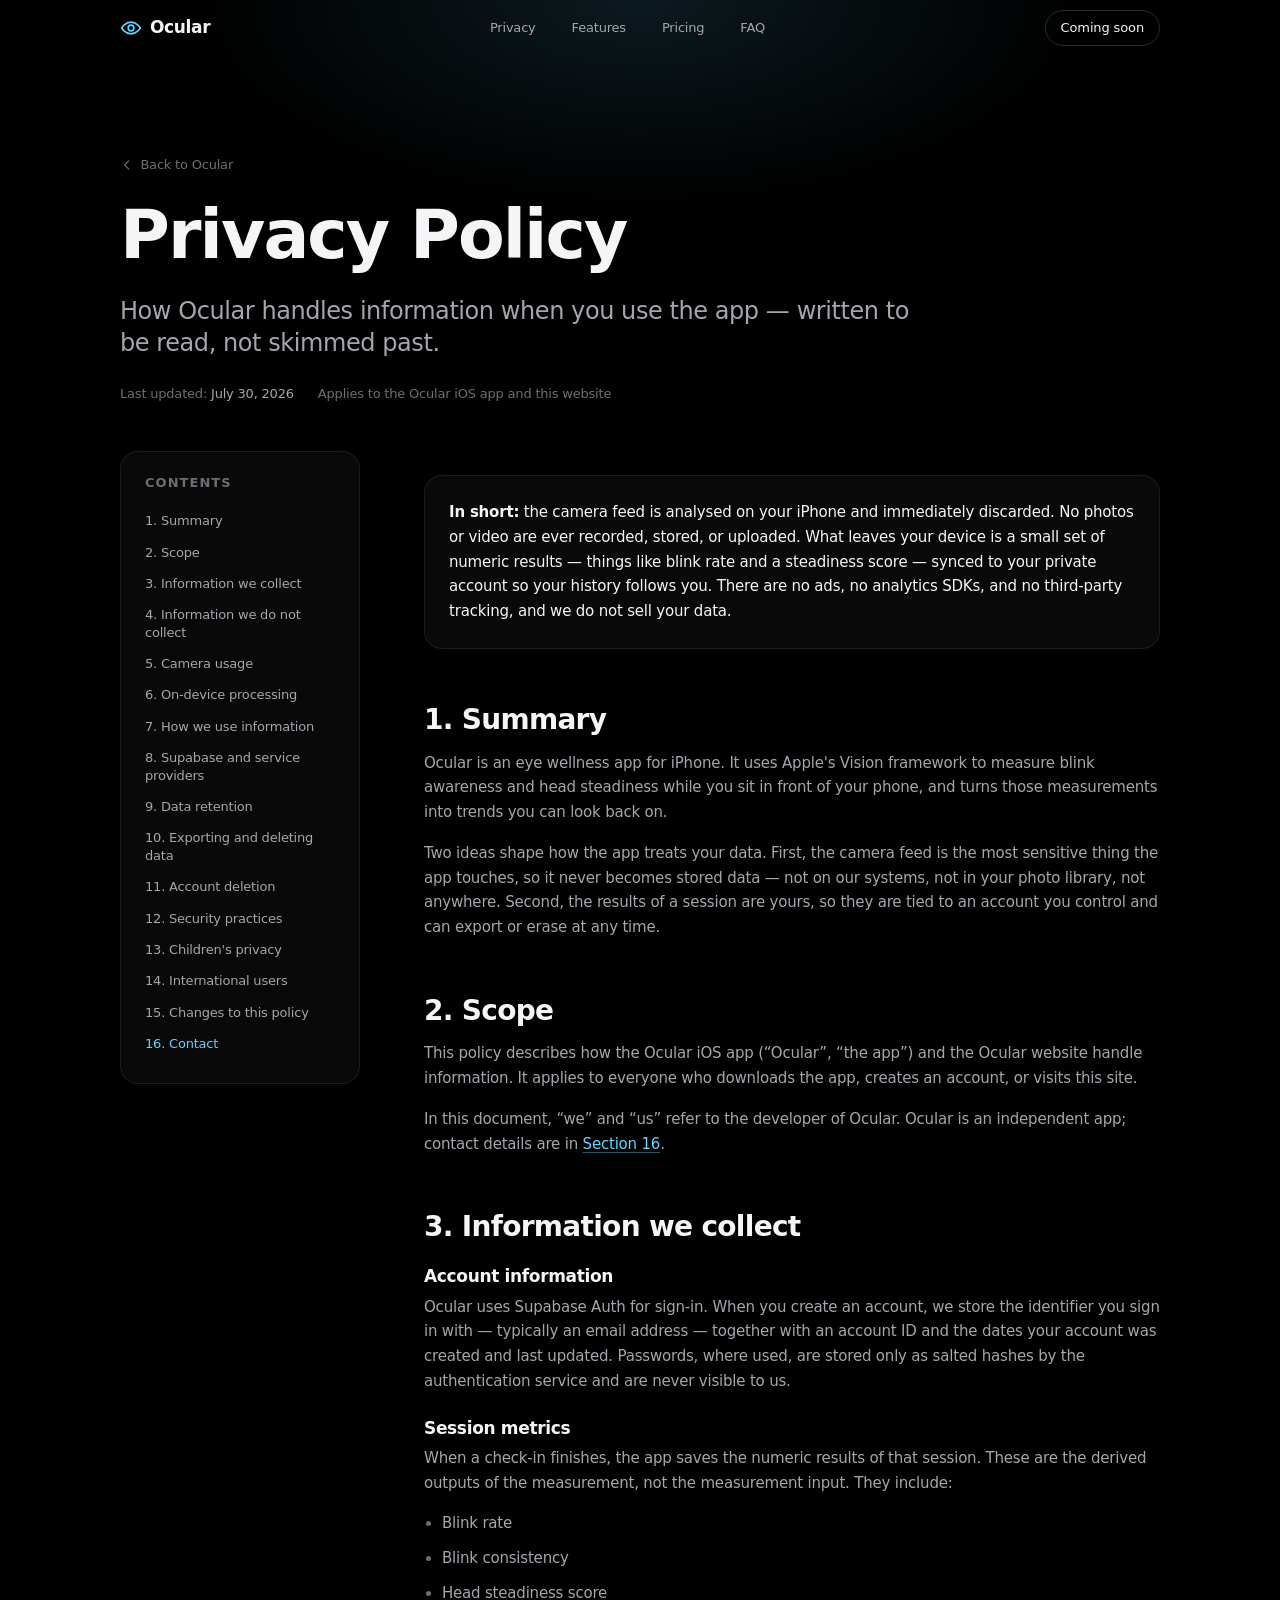
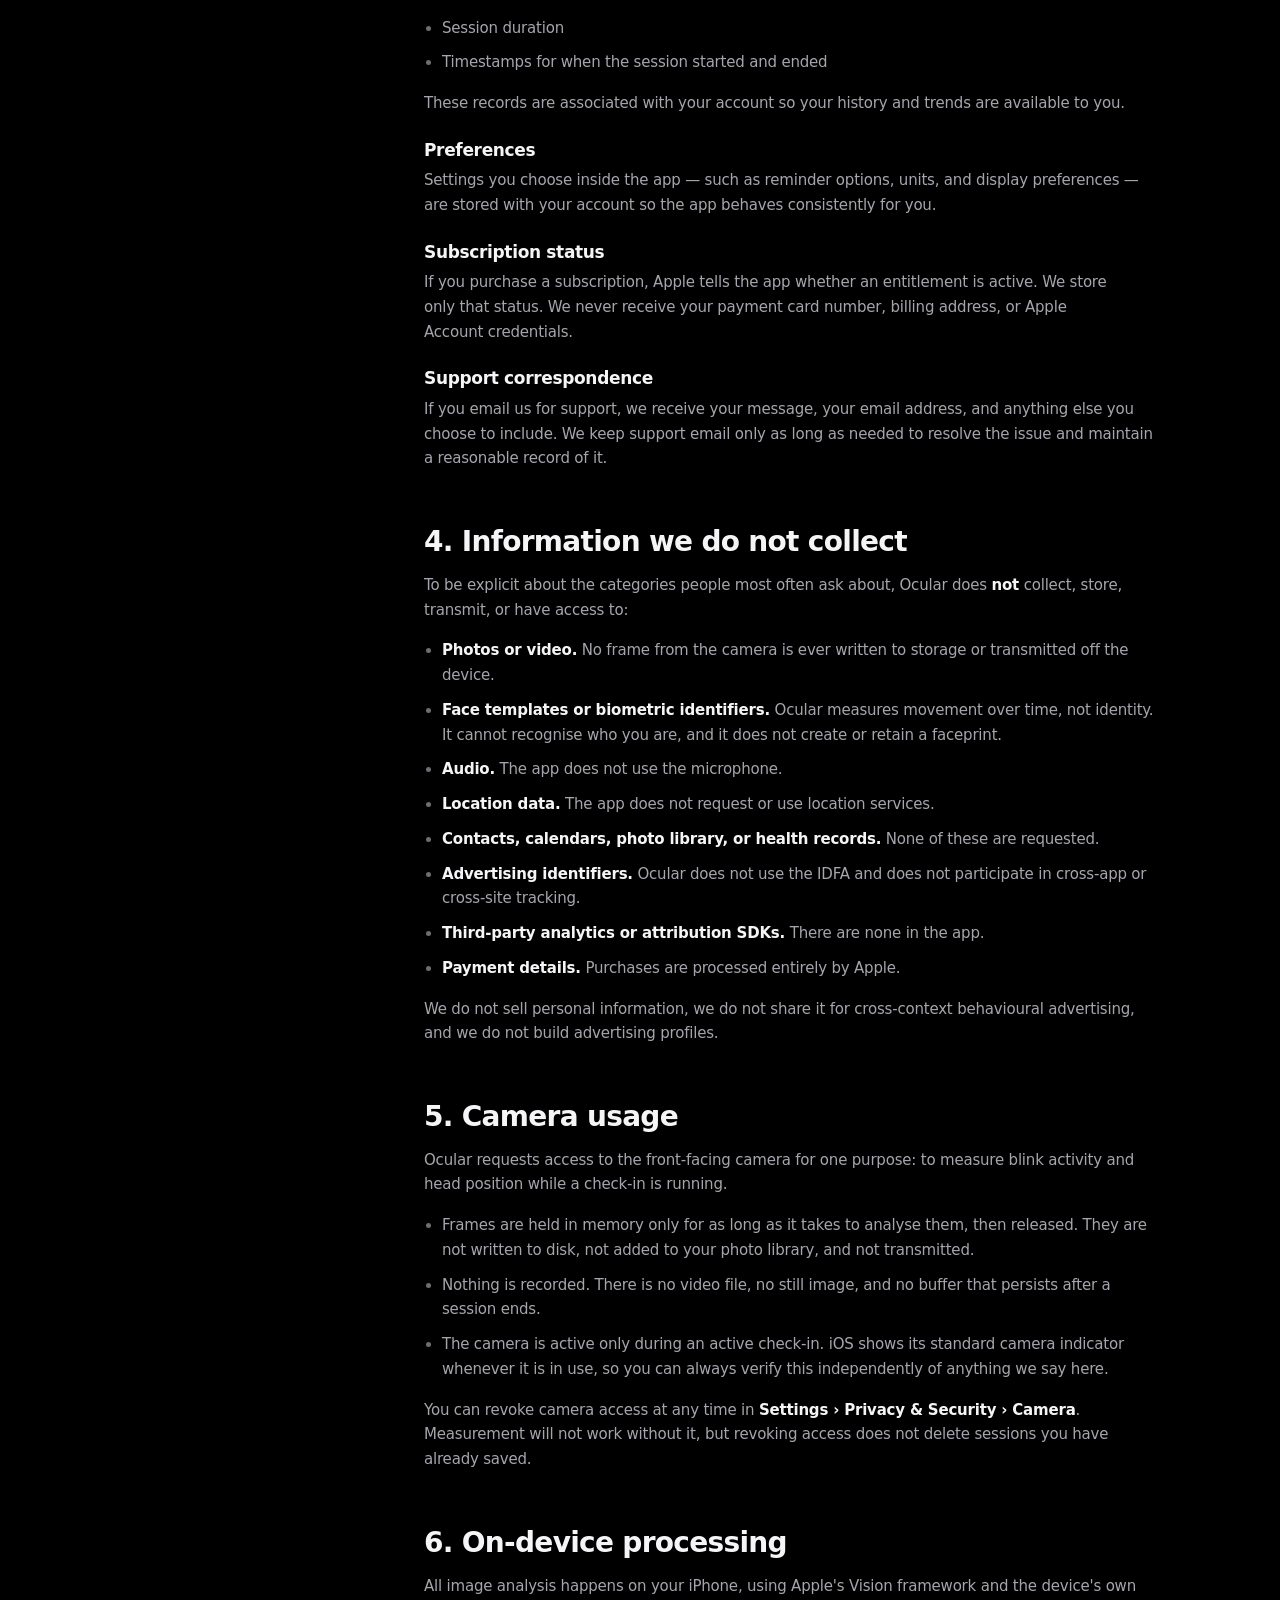
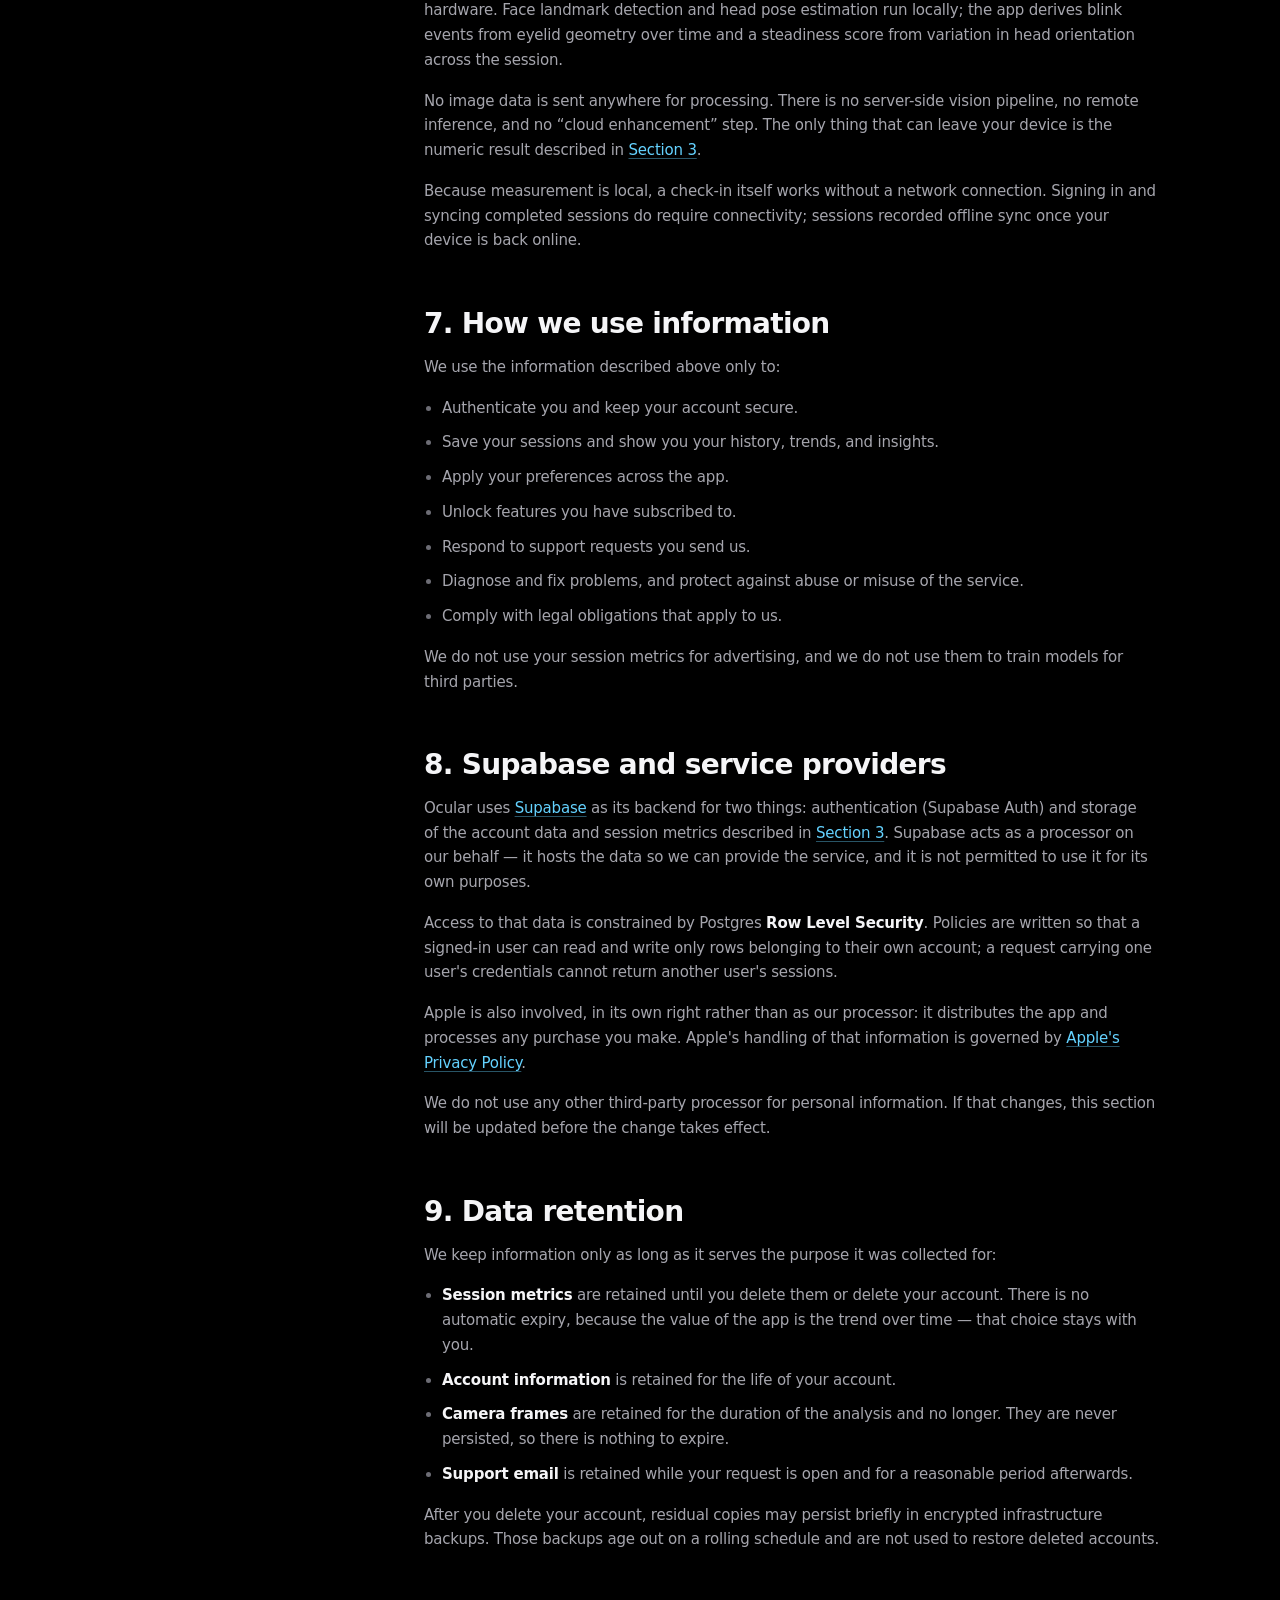
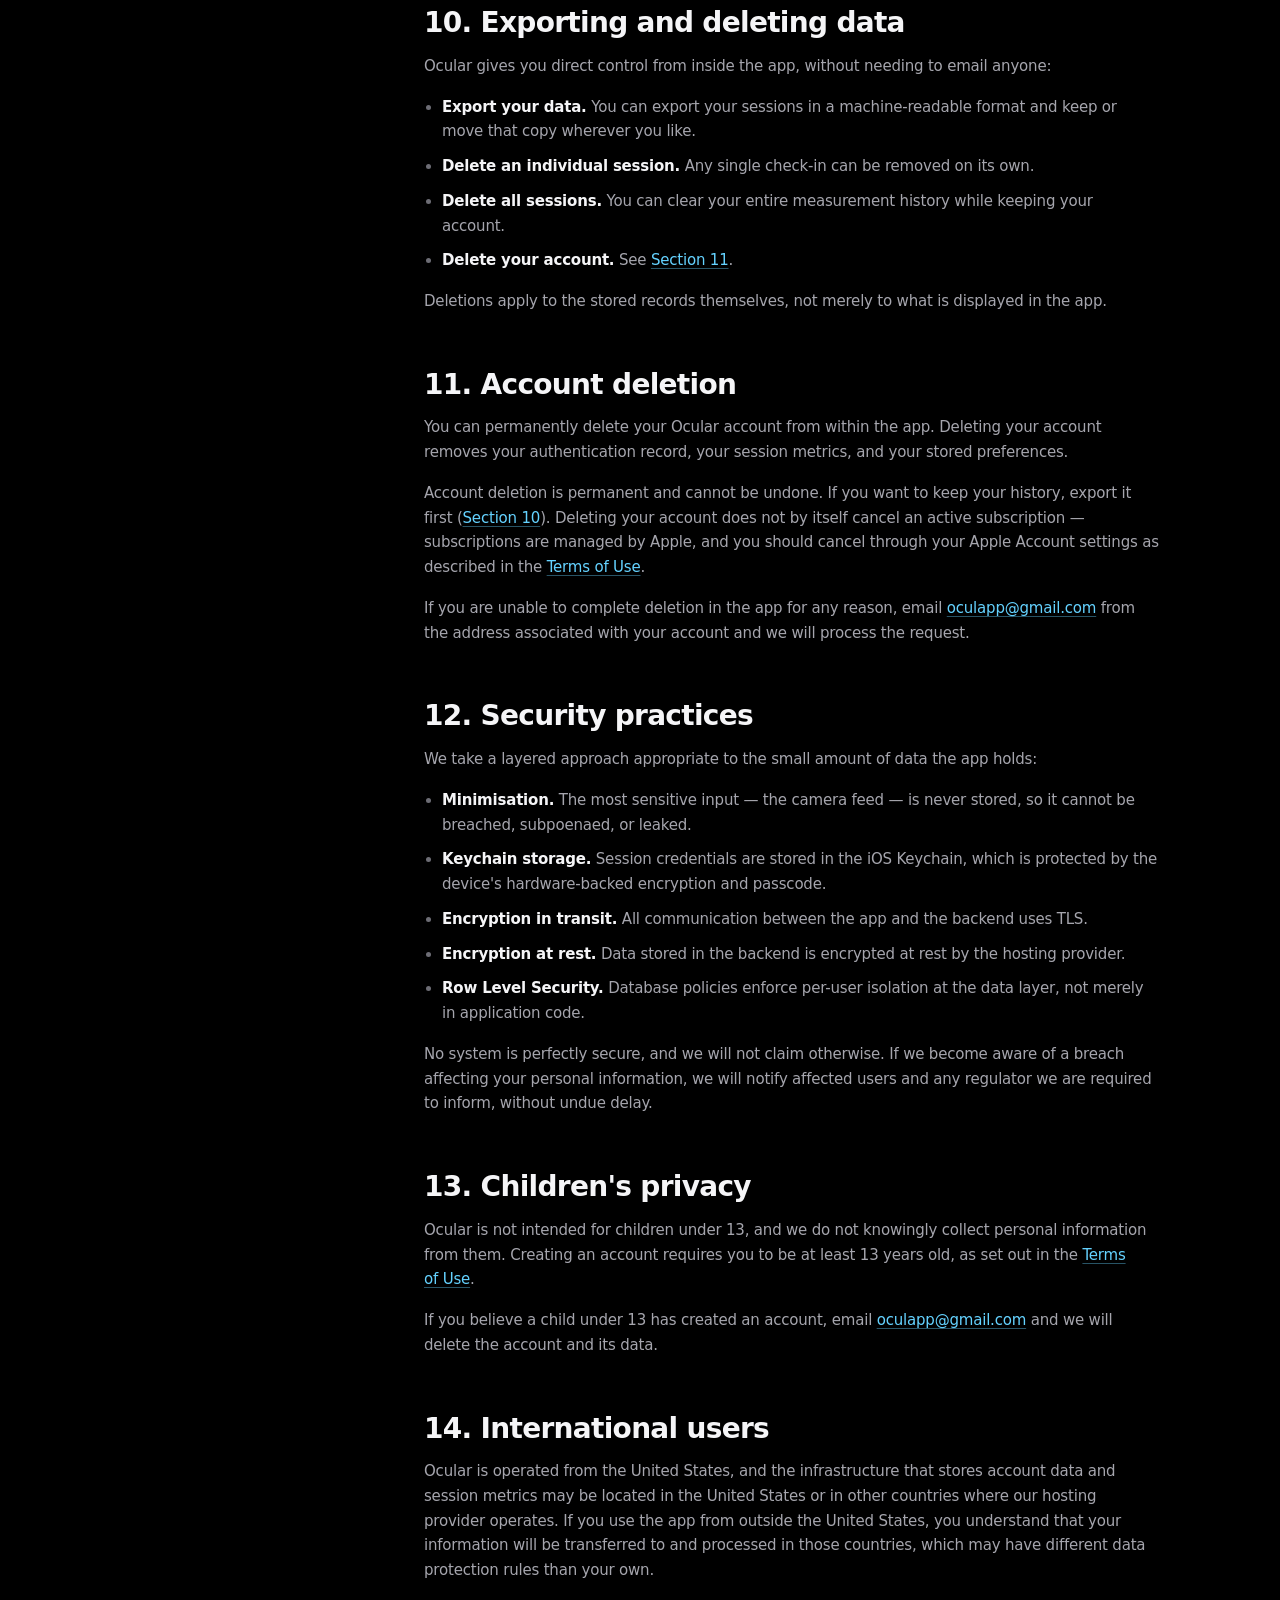
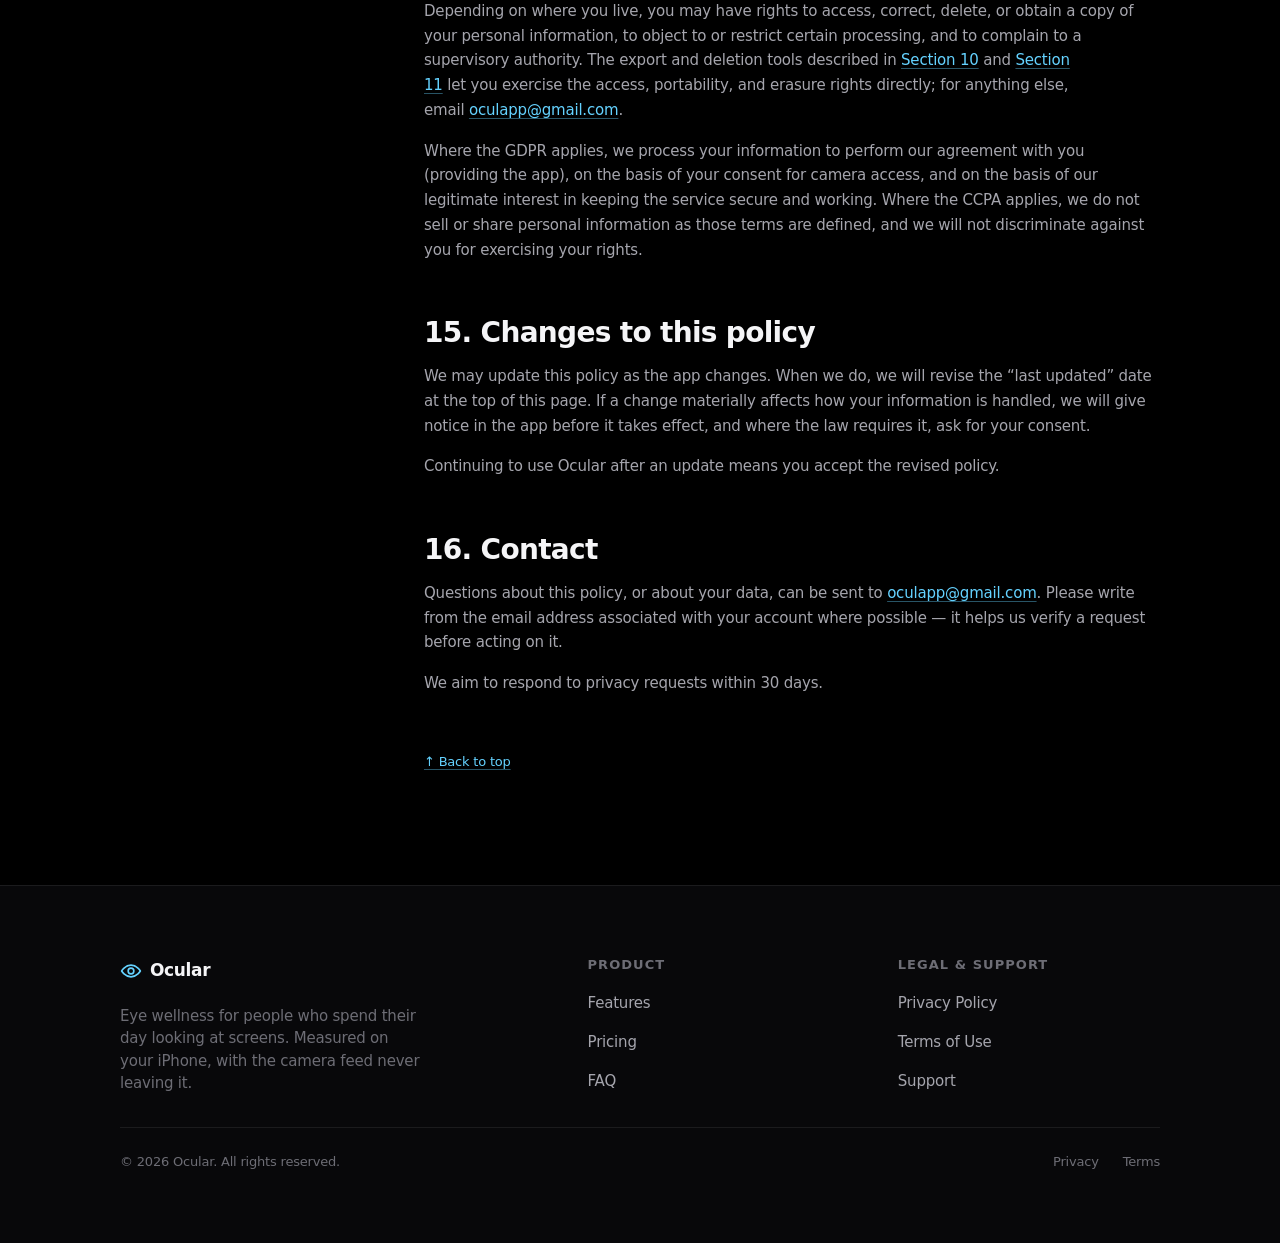
==== commit 81f6b69c: "Complete landing page" ====
--- a/privacy.html
+++ b/privacy.html
@@ -4,7 +4,7 @@
 <meta charset="utf-8">
 <meta name="viewport" content="width=device-width, initial-scale=1, viewport-fit=cover">
 <title>Privacy Policy — Ocular</title>
-<meta name="description" content="How Ocular handles your data: camera frames never leave your iPhone, all processing is on-device, and only derived metrics are stored locally.">
+<meta name="description" content="How Ocular handles your data: camera frames are processed on-device and never stored or uploaded. Only derived session metrics sync to your account.">
 <meta name="theme-color" content="#000000">
 <meta name="color-scheme" content="dark">
 <meta name="robots" content="index, follow">
@@ -16,7 +16,7 @@
 <meta property="og:site_name" content="Ocular">
 <meta property="og:url" content="https://ocular.app/privacy.html">
 <meta property="og:title" content="Privacy Policy — Ocular">
-<meta property="og:description" content="Camera frames never leave your iPhone. All processing is on-device. Only derived metrics are stored locally.">
+<meta property="og:description" content="Camera frames are processed on-device and never stored or uploaded. Only derived session metrics sync to your account.">
 <meta name="twitter:card" content="summary">
 
 <link rel="stylesheet" href="styles.css">
@@ -61,6 +61,8 @@
           <li><a href="index.html#features">Features</a></li>
           <li><a href="index.html#pricing">Pricing</a></li>
           <li><a href="index.html#faq">FAQ</a></li>
+          <li><a href="privacy.html">Privacy Policy</a></li>
+          <li><a href="terms.html">Terms of Use</a></li>
         </ul>
       </div>
     </div>
@@ -69,120 +71,261 @@
 
 <main id="main">
   <section class="legal-hero">
-    <div class="container container--narrow">
+    <div class="container">
       <a class="back-link" href="index.html">
         <svg viewBox="0 0 24 24" fill="none" stroke="currentColor" stroke-width="2" stroke-linecap="round" stroke-linejoin="round" aria-hidden="true"><path d="M15 5 8 12l7 7"/></svg>
         Back to Ocular
       </a>
       <h1>Privacy Policy</h1>
-      <p>Last updated: 30 July 2026</p>
+      <p class="lead">How Ocular handles information when you use the app — written to be read, not skimmed past.</p>
+      <p class="legal-hero__meta">
+        <span>Last updated: <time datetime="2026-07-30">July 30, 2026</time></span>
+        <span>Applies to the Ocular iOS app and this website</span>
+      </p>
     </div>
   </section>
 
-  <div class="prose">
-    <div class="container container--narrow">
-
-      <div class="callout">
-        <p><strong>The short version:</strong> camera frames never leave your iPhone, all analysis happens on-device, there are no ads or third-party trackers, and the only things saved are derived metrics stored locally on your device.</p>
+  <div class="container">
+    <div class="legal-layout">
+
+      <aside class="toc" aria-labelledby="toc-title">
+        <h2 id="toc-title">Contents</h2>
+        <nav aria-labelledby="toc-title">
+          <ol>
+            <li><a href="#summary">1. Summary</a></li>
+            <li><a href="#scope">2. Scope</a></li>
+            <li><a href="#collect">3. Information we collect</a></li>
+            <li><a href="#not-collect">4. Information we do not collect</a></li>
+            <li><a href="#camera">5. Camera usage</a></li>
+            <li><a href="#on-device">6. On-device processing</a></li>
+            <li><a href="#use">7. How we use information</a></li>
+            <li><a href="#supabase">8. Supabase and service providers</a></li>
+            <li><a href="#retention">9. Data retention</a></li>
+            <li><a href="#deletion">10. Exporting and deleting data</a></li>
+            <li><a href="#account-deletion">11. Account deletion</a></li>
+            <li><a href="#security">12. Security practices</a></li>
+            <li><a href="#children">13. Children's privacy</a></li>
+            <li><a href="#international">14. International users</a></li>
+            <li><a href="#changes">15. Changes to this policy</a></li>
+            <li><a href="#contact">16. Contact</a></li>
+          </ol>
+        </nav>
+      </aside>
+
+      <div class="prose">
+
+        <div class="callout">
+          <p><strong>In short:</strong> the camera feed is analysed on your iPhone and immediately discarded. No photos or video are ever recorded, stored, or uploaded. What leaves your device is a small set of numeric results — things like blink rate and a steadiness score — synced to your private account so your history follows you. There are no ads, no analytics SDKs, and no third-party tracking, and we do not sell your data.</p>
+        </div>
+
+        <section id="summary">
+          <h2>1. Summary <a class="anchor" href="#summary" aria-label="Link to this section">#</a></h2>
+          <p>Ocular is an eye wellness app for iPhone. It uses Apple's Vision framework to measure blink awareness and head steadiness while you sit in front of your phone, and turns those measurements into trends you can look back on.</p>
+          <p>Two ideas shape how the app treats your data. First, the camera feed is the most sensitive thing the app touches, so it never becomes stored data — not on our systems, not in your photo library, not anywhere. Second, the results of a session are yours, so they are tied to an account you control and can export or erase at any time.</p>
+        </section>
+
+        <section id="scope">
+          <h2>2. Scope <a class="anchor" href="#scope" aria-label="Link to this section">#</a></h2>
+          <p>This policy describes how the Ocular iOS app (“Ocular”, “the app”) and the Ocular website handle information. It applies to everyone who downloads the app, creates an account, or visits this site.</p>
+          <p>In this document, “we” and “us” refer to the developer of Ocular. Ocular is an independent app; contact details are in <a href="#contact">Section 16</a>.</p>
+        </section>
+
+        <section id="collect">
+          <h2>3. Information we collect <a class="anchor" href="#collect" aria-label="Link to this section">#</a></h2>
+
+          <h3>Account information</h3>
+          <p>Ocular uses Supabase Auth for sign-in. When you create an account, we store the identifier you sign in with — typically an email address — together with an account ID and the dates your account was created and last updated. Passwords, where used, are stored only as salted hashes by the authentication service and are never visible to us.</p>
+
+          <h3>Session metrics</h3>
+          <p>When a check-in finishes, the app saves the numeric results of that session. These are the derived outputs of the measurement, not the measurement input. They include:</p>
+          <ul>
+            <li>Blink rate</li>
+            <li>Blink consistency</li>
+            <li>Head steadiness score</li>
+            <li>Session duration</li>
+            <li>Timestamps for when the session started and ended</li>
+          </ul>
+          <p>These records are associated with your account so your history and trends are available to you.</p>
+
+          <h3>Preferences</h3>
+          <p>Settings you choose inside the app — such as reminder options, units, and display preferences — are stored with your account so the app behaves consistently for you.</p>
+
+          <h3>Subscription status</h3>
+          <p>If you purchase a subscription, Apple tells the app whether an entitlement is active. We store only that status. We never receive your payment card number, billing address, or Apple Account credentials.</p>
+
+          <h3>Support correspondence</h3>
+          <p>If you email us for support, we receive your message, your email address, and anything else you choose to include. We keep support email only as long as needed to resolve the issue and maintain a reasonable record of it.</p>
+        </section>
+
+        <section id="not-collect">
+          <h2>4. Information we do not collect <a class="anchor" href="#not-collect" aria-label="Link to this section">#</a></h2>
+          <p>To be explicit about the categories people most often ask about, Ocular does <strong>not</strong> collect, store, transmit, or have access to:</p>
+          <ul>
+            <li><strong>Photos or video.</strong> No frame from the camera is ever written to storage or transmitted off the device.</li>
+            <li><strong>Face templates or biometric identifiers.</strong> Ocular measures movement over time, not identity. It cannot recognise who you are, and it does not create or retain a faceprint.</li>
+            <li><strong>Audio.</strong> The app does not use the microphone.</li>
+            <li><strong>Location data.</strong> The app does not request or use location services.</li>
+            <li><strong>Contacts, calendars, photo library, or health records.</strong> None of these are requested.</li>
+            <li><strong>Advertising identifiers.</strong> Ocular does not use the IDFA and does not participate in cross-app or cross-site tracking.</li>
+            <li><strong>Third-party analytics or attribution SDKs.</strong> There are none in the app.</li>
+            <li><strong>Payment details.</strong> Purchases are processed entirely by Apple.</li>
+          </ul>
+          <p>We do not sell personal information, we do not share it for cross-context behavioural advertising, and we do not build advertising profiles.</p>
+        </section>
+
+        <section id="camera">
+          <h2>5. Camera usage <a class="anchor" href="#camera" aria-label="Link to this section">#</a></h2>
+          <p>Ocular requests access to the front-facing camera for one purpose: to measure blink activity and head position while a check-in is running.</p>
+          <ul>
+            <li>Frames are held in memory only for as long as it takes to analyse them, then released. They are not written to disk, not added to your photo library, and not transmitted.</li>
+            <li>Nothing is recorded. There is no video file, no still image, and no buffer that persists after a session ends.</li>
+            <li>The camera is active only during an active check-in. iOS shows its standard camera indicator whenever it is in use, so you can always verify this independently of anything we say here.</li>
+          </ul>
+          <p>You can revoke camera access at any time in <strong>Settings › Privacy &amp; Security › Camera</strong>. Measurement will not work without it, but revoking access does not delete sessions you have already saved.</p>
+        </section>
+
+        <section id="on-device">
+          <h2>6. On-device processing <a class="anchor" href="#on-device" aria-label="Link to this section">#</a></h2>
+          <p>All image analysis happens on your iPhone, using Apple's Vision framework and the device's own hardware. Face landmark detection and head pose estimation run locally; the app derives blink events from eyelid geometry over time and a steadiness score from variation in head orientation across the session.</p>
+          <p>No image data is sent anywhere for processing. There is no server-side vision pipeline, no remote inference, and no “cloud enhancement” step. The only thing that can leave your device is the numeric result described in <a href="#collect">Section 3</a>.</p>
+          <p>Because measurement is local, a check-in itself works without a network connection. Signing in and syncing completed sessions do require connectivity; sessions recorded offline sync once your device is back online.</p>
+        </section>
+
+        <section id="use">
+          <h2>7. How we use information <a class="anchor" href="#use" aria-label="Link to this section">#</a></h2>
+          <p>We use the information described above only to:</p>
+          <ul>
+            <li>Authenticate you and keep your account secure.</li>
+            <li>Save your sessions and show you your history, trends, and insights.</li>
+            <li>Apply your preferences across the app.</li>
+            <li>Unlock features you have subscribed to.</li>
+            <li>Respond to support requests you send us.</li>
+            <li>Diagnose and fix problems, and protect against abuse or misuse of the service.</li>
+            <li>Comply with legal obligations that apply to us.</li>
+          </ul>
+          <p>We do not use your session metrics for advertising, and we do not use them to train models for third parties.</p>
+        </section>
+
+        <section id="supabase">
+          <h2>8. Supabase and service providers <a class="anchor" href="#supabase" aria-label="Link to this section">#</a></h2>
+          <p>Ocular uses <a href="https://supabase.com/privacy" rel="noopener noreferrer" target="_blank">Supabase</a> as its backend for two things: authentication (Supabase Auth) and storage of the account data and session metrics described in <a href="#collect">Section 3</a>. Supabase acts as a processor on our behalf — it hosts the data so we can provide the service, and it is not permitted to use it for its own purposes.</p>
+          <p>Access to that data is constrained by Postgres <strong>Row Level Security</strong>. Policies are written so that a signed-in user can read and write only rows belonging to their own account; a request carrying one user's credentials cannot return another user's sessions.</p>
+          <p>Apple is also involved, in its own right rather than as our processor: it distributes the app and processes any purchase you make. Apple's handling of that information is governed by <a href="https://www.apple.com/legal/privacy/" rel="noopener noreferrer" target="_blank">Apple's Privacy Policy</a>.</p>
+          <p>We do not use any other third-party processor for personal information. If that changes, this section will be updated before the change takes effect.</p>
+        </section>
+
+        <section id="retention">
+          <h2>9. Data retention <a class="anchor" href="#retention" aria-label="Link to this section">#</a></h2>
+          <p>We keep information only as long as it serves the purpose it was collected for:</p>
+          <ul>
+            <li><strong>Session metrics</strong> are retained until you delete them or delete your account. There is no automatic expiry, because the value of the app is the trend over time — that choice stays with you.</li>
+            <li><strong>Account information</strong> is retained for the life of your account.</li>
+            <li><strong>Camera frames</strong> are retained for the duration of the analysis and no longer. They are never persisted, so there is nothing to expire.</li>
+            <li><strong>Support email</strong> is retained while your request is open and for a reasonable period afterwards.</li>
+          </ul>
+          <p>After you delete your account, residual copies may persist briefly in encrypted infrastructure backups. Those backups age out on a rolling schedule and are not used to restore deleted accounts.</p>
+        </section>
+
+        <section id="deletion">
+          <h2>10. Exporting and deleting data <a class="anchor" href="#deletion" aria-label="Link to this section">#</a></h2>
+          <p>Ocular gives you direct control from inside the app, without needing to email anyone:</p>
+          <ul>
+            <li><strong>Export your data.</strong> You can export your sessions in a machine-readable format and keep or move that copy wherever you like.</li>
+            <li><strong>Delete an individual session.</strong> Any single check-in can be removed on its own.</li>
+            <li><strong>Delete all sessions.</strong> You can clear your entire measurement history while keeping your account.</li>
+            <li><strong>Delete your account.</strong> See <a href="#account-deletion">Section 11</a>.</li>
+          </ul>
+          <p>Deletions apply to the stored records themselves, not merely to what is displayed in the app.</p>
+        </section>
+
+        <section id="account-deletion">
+          <h2>11. Account deletion <a class="anchor" href="#account-deletion" aria-label="Link to this section">#</a></h2>
+          <p>You can permanently delete your Ocular account from within the app. Deleting your account removes your authentication record, your session metrics, and your stored preferences.</p>
+          <p>Account deletion is permanent and cannot be undone. If you want to keep your history, export it first (<a href="#deletion">Section 10</a>). Deleting your account does not by itself cancel an active subscription — subscriptions are managed by Apple, and you should cancel through your Apple Account settings as described in the <a href="terms.html#subscriptions">Terms of Use</a>.</p>
+          <p>If you are unable to complete deletion in the app for any reason, email <a href="mailto:oculapp@gmail.com">oculapp@gmail.com</a> from the address associated with your account and we will process the request.</p>
+        </section>
+
+        <section id="security">
+          <h2>12. Security practices <a class="anchor" href="#security" aria-label="Link to this section">#</a></h2>
+          <p>We take a layered approach appropriate to the small amount of data the app holds:</p>
+          <ul>
+            <li><strong>Minimisation.</strong> The most sensitive input — the camera feed — is never stored, so it cannot be breached, subpoenaed, or leaked.</li>
+            <li><strong>Keychain storage.</strong> Session credentials are stored in the iOS Keychain, which is protected by the device's hardware-backed encryption and passcode.</li>
+            <li><strong>Encryption in transit.</strong> All communication between the app and the backend uses TLS.</li>
+            <li><strong>Encryption at rest.</strong> Data stored in the backend is encrypted at rest by the hosting provider.</li>
+            <li><strong>Row Level Security.</strong> Database policies enforce per-user isolation at the data layer, not merely in application code.</li>
+          </ul>
+          <p>No system is perfectly secure, and we will not claim otherwise. If we become aware of a breach affecting your personal information, we will notify affected users and any regulator we are required to inform, without undue delay.</p>
+        </section>
+
+        <section id="children">
+          <h2>13. Children's privacy <a class="anchor" href="#children" aria-label="Link to this section">#</a></h2>
+          <p>Ocular is not intended for children under 13, and we do not knowingly collect personal information from them. Creating an account requires you to be at least 13 years old, as set out in the <a href="terms.html#eligibility">Terms of Use</a>.</p>
+          <p>If you believe a child under 13 has created an account, email <a href="mailto:oculapp@gmail.com">oculapp@gmail.com</a> and we will delete the account and its data.</p>
+        </section>
+
+        <section id="international">
+          <h2>14. International users <a class="anchor" href="#international" aria-label="Link to this section">#</a></h2>
+          <p>Ocular is operated from the United States, and the infrastructure that stores account data and session metrics may be located in the United States or in other countries where our hosting provider operates. If you use the app from outside the United States, you understand that your information will be transferred to and processed in those countries, which may have different data protection rules than your own.</p>
+          <p>Depending on where you live, you may have rights to access, correct, delete, or obtain a copy of your personal information, to object to or restrict certain processing, and to complain to a supervisory authority. The export and deletion tools described in <a href="#deletion">Section 10</a> and <a href="#account-deletion">Section 11</a> let you exercise the access, portability, and erasure rights directly; for anything else, email <a href="mailto:oculapp@gmail.com">oculapp@gmail.com</a>.</p>
+          <p>Where the GDPR applies, we process your information to perform our agreement with you (providing the app), on the basis of your consent for camera access, and on the basis of our legitimate interest in keeping the service secure and working. Where the CCPA applies, we do not sell or share personal information as those terms are defined, and we will not discriminate against you for exercising your rights.</p>
+        </section>
+
+        <section id="changes">
+          <h2>15. Changes to this policy <a class="anchor" href="#changes" aria-label="Link to this section">#</a></h2>
+          <p>We may update this policy as the app changes. When we do, we will revise the “last updated” date at the top of this page. If a change materially affects how your information is handled, we will give notice in the app before it takes effect, and where the law requires it, ask for your consent.</p>
+          <p>Continuing to use Ocular after an update means you accept the revised policy.</p>
+        </section>
+
+        <section id="contact">
+          <h2>16. Contact <a class="anchor" href="#contact" aria-label="Link to this section">#</a></h2>
+          <p>Questions about this policy, or about your data, can be sent to <a href="mailto:oculapp@gmail.com">oculapp@gmail.com</a>. Please write from the email address associated with your account where possible — it helps us verify a request before acting on it.</p>
+          <p>We aim to respond to privacy requests within 30 days.</p>
+        </section>
+
+        <a class="back-to-top" href="#main">↑ Back to top</a>
       </div>
-
-      <section>
-        <h2>1. Who this policy covers</h2>
-        <p>This policy explains how the Ocular iPhone app (“Ocular”, “the app”) and this website handle information. It applies to everyone who uses the app or visits this site.</p>
-        <p>Ocular is designed on a simple principle: the most sensitive input the app touches — the live camera feed of your face — should never become data that anyone, including us, is able to hold.</p>
-      </section>
-
-      <section>
-        <h2>2. Camera use</h2>
-        <p>Ocular asks for access to the front-facing camera so it can measure blink activity and head position during a check-in.</p>
-        <ul>
-          <li><strong>Frames are processed in memory and immediately discarded.</strong> They are never written to disk, never added to your photo library, and never transmitted.</li>
-          <li><strong>No video or still images are recorded</strong> by the app at any point.</li>
-          <li><strong>No face templates or biometric identifiers are created or stored.</strong> Ocular measures movement, not identity — it cannot recognise who you are.</li>
-          <li>The camera is active only while a check-in is running, and iOS displays its standard camera indicator whenever it is.</li>
-        </ul>
-        <p>You can revoke camera access at any time in <strong>Settings → Privacy &amp; Security → Camera</strong>. Ocular's measurement features require it, but revoking access does not delete anything you have already saved.</p>
-      </section>
-
-      <section>
-        <h2>3. On-device processing</h2>
-        <p>All analysis runs locally using Apple's Vision framework and the on-device Neural Engine. Ocular does not send camera data, face data, or measurement data to any server — ours or anyone else's. The app is fully functional without a network connection, including in airplane mode.</p>
-      </section>
-
-      <section>
-        <h2>4. What is stored, and where</h2>
-        <p>After a check-in, Ocular saves a small set of <strong>derived metrics</strong> so you can see your history and trends. These typically include:</p>
-        <ul>
-          <li>Blink count and blink rate for the session</li>
-          <li>A head steadiness score</li>
-          <li>Session start time and duration</li>
-          <li>Your in-app settings and preferences</li>
-        </ul>
-        <p>These records are written to Ocular's private storage on your iPhone. They are not uploaded, not synced to a server, and not shared with us. If you have iCloud Backup enabled, app data may be included in your own encrypted device backup — that backup is controlled by you and by Apple, not by Ocular.</p>
-      </section>
-
-      <section>
-        <h2>5. What we do not do</h2>
-        <ul>
-          <li>We do not serve ads or work with advertising networks.</li>
-          <li>We do not embed third-party analytics or tracking SDKs.</li>
-          <li>We do not use the advertising identifier (IDFA) or track you across apps and websites.</li>
-          <li>We do not sell, rent, or share personal information with data brokers.</li>
-          <li>We do not build user profiles or maintain accounts — Ocular has no sign-up.</li>
-        </ul>
-      </section>
-
-      <section>
-        <h2>6. Purchases</h2>
-        <p>If Ocular offers a paid tier, purchases are handled entirely by Apple through the App Store. Apple processes the payment and tells the app whether an entitlement is active. We never receive or store your payment card details, billing address, or Apple Account credentials. Apple's handling of that information is governed by <a href="https://www.apple.com/legal/privacy/" rel="noopener noreferrer" target="_blank">Apple's Privacy Policy</a>.</p>
-      </section>
-
-      <section>
-        <h2>7. Diagnostics</h2>
-        <p>If you choose to share crash and usage diagnostics with developers in <strong>Settings → Privacy &amp; Security → Analytics &amp; Improvements</strong>, Apple may provide us with aggregated, non-identifying crash reports. This is an Apple-operated system, it is off unless you opt in, and it never includes camera data or your session metrics.</p>
-      </section>
-
-      <section>
-        <h2>8. This website</h2>
-        <p>This site is a static marketing page. It sets no cookies, embeds no tracking pixels, and loads no third-party fonts or scripts. Our hosting provider may keep standard server logs (such as IP address and requested URL) for security and reliability, as is normal for any web host.</p>
-      </section>
-
-      <section>
-        <h2>9. Children</h2>
-        <p>Ocular is not directed at children under 13, and we do not knowingly collect personal information from them. Because the app collects no personal information from anyone, there is nothing for us to delete on request — but if you have a concern, please contact us.</p>
-      </section>
-
-      <section>
-        <h2>10. Your rights and control</h2>
-        <p>Because your data stays on your device, you are in direct control of it:</p>
-        <ul>
-          <li>Clear your session history from within the app at any time.</li>
-          <li>Revoke camera access in iOS Settings.</li>
-          <li>Delete Ocular — removing the app removes its stored metrics with it.</li>
-        </ul>
-        <p>Depending on where you live, you may have rights under laws such as the GDPR or the CCPA to access, correct, or delete personal information a company holds about you. We hold none — there is no server-side record of you to produce or erase.</p>
-      </section>
-
-      <section>
-        <h2>11. Changes to this policy</h2>
-        <p>If this policy changes, we will update the date at the top of this page. Material changes that affect how data is handled will also be surfaced in the app before they take effect.</p>
-      </section>
-
-      <section>
-        <h2>12. Contact</h2>
-        <p>Questions about privacy? Email <a href="mailto:privacy@ocular.app">privacy@ocular.app</a> and we will get back to you.</p>
-      </section>
-
     </div>
   </div>
 </main>
 
 <footer class="footer">
   <div class="container">
-    <div class="footer__bottom" style="border-top:0; padding-top:0">
+    <div class="footer__top">
+      <div>
+        <a class="brand" href="index.html" aria-label="Ocular — home">
+          <svg class="brand__mark" viewBox="0 0 24 24" fill="none" stroke="currentColor" stroke-width="1.8" stroke-linecap="round" stroke-linejoin="round" aria-hidden="true">
+            <path d="M1.8 12S5.4 5.6 12 5.6 22.2 12 22.2 12 18.6 18.4 12 18.4 1.8 12 1.8 12Z"/>
+            <circle cx="12" cy="12" r="3.1"/>
+          </svg>
+          Ocular
+        </a>
+        <p class="footer__blurb">Eye wellness for people who spend their day looking at screens. Measured on your iPhone, with the camera feed never leaving it.</p>
+      </div>
+
+      <div class="footer__col">
+        <h2>Product</h2>
+        <ul class="footer__links">
+          <li><a href="index.html#features">Features</a></li>
+          <li><a href="index.html#pricing">Pricing</a></li>
+          <li><a href="index.html#faq">FAQ</a></li>
+        </ul>
+      </div>
+
+      <div class="footer__col">
+        <h2>Legal &amp; support</h2>
+        <ul class="footer__links">
+          <li><a href="privacy.html">Privacy Policy</a></li>
+          <li><a href="terms.html">Terms of Use</a></li>
+          <li><a href="mailto:oculapp@gmail.com">Support</a></li>
+        </ul>
+      </div>
+    </div>
+
+    <div class="footer__bottom">
       <p>&copy; <span id="year">2026</span> Ocular. All rights reserved.</p>
       <p class="footer__legal">
-        <a href="index.html">Home</a>
+        <a href="privacy.html">Privacy</a>
         <a href="terms.html">Terms</a>
       </p>
     </div>
@@ -233,6 +376,31 @@
       toggle.focus();
     }
   });
+
+  /* ---- Highlight the contents entry for the section in view ---- */
+  var links = {};
+  document.querySelectorAll(".toc a[href^='#']").forEach(function (a) {
+    links[a.getAttribute("href").slice(1)] = a;
+  });
+
+  var sections = document.querySelectorAll(".prose section[id]");
+
+  if ("IntersectionObserver" in window && sections.length) {
+    var active = null;
+
+    var spy = new IntersectionObserver(function (entries) {
+      entries.forEach(function (entry) {
+        if (!entry.isIntersecting) return;
+        var link = links[entry.target.id];
+        if (!link || link === active) return;
+        if (active) active.classList.remove("is-active");
+        link.classList.add("is-active");
+        active = link;
+      });
+    }, { rootMargin: "-20% 0px -70% 0px", threshold: 0 });
+
+    sections.forEach(function (s) { spy.observe(s); });
+  }
 })();
 </script>
 </body>
--- a/styles.css
+++ b/styles.css
@@ -1231,6 +1231,12 @@
   color: var(--text-tertiary);
 }
 
+.plan__alt {
+  margin-top: calc(var(--space-6) * -1 + 0.5rem);
+  font-size: var(--fs-small);
+  color: var(--text-tertiary);
+}
+
 .plan__features {
   display: grid;
   gap: var(--space-3);
@@ -1275,10 +1281,24 @@
 }
 
 .pricing__note {
-  margin-top: var(--space-8);
+  max-width: 62ch;
+  margin: var(--space-8) auto 0;
   text-align: center;
   font-size: var(--fs-micro);
+  line-height: 1.6;
   color: var(--text-tertiary);
+}
+
+.pricing__note a {
+  color: var(--text-secondary);
+  text-decoration: underline;
+  text-underline-offset: 3px;
+  text-decoration-color: var(--hairline-strong);
+  transition: color var(--dur-fast) var(--ease-out);
+}
+
+.pricing__note a:hover {
+  color: var(--text);
 }
 
 /* --------------------------------------------------------------------------
@@ -1484,10 +1504,23 @@
   pointer-events: none;
 }
 
-.legal-hero p {
-  margin-top: var(--space-4);
+.legal-hero .lead {
+  margin-top: var(--space-6);
+  max-width: 54ch;
+}
+
+.legal-hero__meta {
+  display: flex;
+  flex-wrap: wrap;
+  align-items: center;
+  gap: 0.5rem var(--space-6);
+  margin-top: var(--space-6);
+  font-size: var(--fs-micro);
   color: var(--text-tertiary);
-  font-size: var(--fs-small);
+}
+
+.legal-hero__meta time {
+  color: var(--text-secondary);
 }
 
 .back-link {
@@ -1509,18 +1542,102 @@
   height: 14px;
 }
 
-.prose {
+/* Two-column legal layout: stacked on mobile, sticky contents on desktop. */
+.legal-layout {
+  display: grid;
+  gap: var(--space-8);
   padding-bottom: clamp(4rem, 10vw, 7rem);
+}
+
+@media (min-width: 980px) {
+  .legal-layout {
+    grid-template-columns: 15rem minmax(0, 1fr);
+    gap: clamp(2.5rem, 5vw, 4.5rem);
+    align-items: start;
+  }
+}
+
+.toc {
+  padding: var(--space-6);
+  border: 1px solid var(--hairline);
+  border-radius: var(--radius-md);
+  background: var(--surface);
+  -webkit-backdrop-filter: blur(20px);
+  backdrop-filter: blur(20px);
+}
+
+@media (min-width: 980px) {
+  .toc {
+    position: sticky;
+    top: calc(var(--nav-h) + 1.5rem);
+    max-height: calc(100vh - var(--nav-h) - 3rem);
+    overflow-y: auto;
+    overscroll-behavior: contain;
+  }
+}
+
+.toc h2 {
+  font-size: var(--fs-micro);
+  font-weight: 600;
+  letter-spacing: 0.08em;
+  text-transform: uppercase;
+  color: var(--text-tertiary);
+  margin-bottom: var(--space-4);
+}
+
+.toc ol {
+  display: grid;
+  gap: 1px;
+}
+
+.toc a {
+  display: block;
+  padding: 0.4rem 0.5rem;
+  margin-inline: -0.5rem;
+  border-radius: 8px;
+  font-size: var(--fs-micro);
+  line-height: 1.35;
+  color: var(--text-secondary);
+  transition: color var(--dur-fast) var(--ease-out),
+    background-color var(--dur-fast) var(--ease-out);
+}
+
+.toc a:hover {
+  color: var(--text);
+  background: var(--surface-hover);
+}
+
+.toc a.is-active {
+  color: var(--accent);
 }
 
 .prose section + section {
   margin-top: clamp(2.5rem, 6vw, 3.5rem);
+}
+
+.prose section {
+  scroll-margin-top: calc(var(--nav-h) + 1.5rem);
 }
 
 .prose h2 {
   font-size: clamp(1.375rem, 3vw, 1.75rem);
   letter-spacing: -0.025em;
   margin-bottom: var(--space-4);
+}
+
+.prose h2 .anchor {
+  margin-left: 0.5rem;
+  font-size: 0.7em;
+  font-weight: 400;
+  color: var(--text-tertiary);
+  text-decoration: none;
+  opacity: 0;
+  transition: opacity var(--dur-fast) var(--ease-out);
+}
+
+.prose h2:hover .anchor,
+.prose h2 .anchor:focus-visible {
+  opacity: 1;
 }
 
 .prose h3 {
@@ -1548,12 +1665,37 @@
   padding-left: 1.125rem;
 }
 
+.prose ol {
+  display: grid;
+  gap: 0.625rem;
+  margin-top: var(--space-4);
+  padding-left: 1.25rem;
+}
+
 .prose li {
   list-style: disc;
 }
 
+.prose ol > li {
+  list-style: decimal;
+}
+
 .prose li::marker {
   color: var(--text-tertiary);
+}
+
+.back-to-top {
+  display: inline-flex;
+  align-items: center;
+  gap: 0.4rem;
+  margin-top: clamp(2.5rem, 6vw, 3.5rem);
+  font-size: var(--fs-micro);
+  color: var(--text-tertiary);
+  transition: color var(--dur-fast) var(--ease-out);
+}
+
+.back-to-top:hover {
+  color: var(--text);
 }
 
 .prose a {
